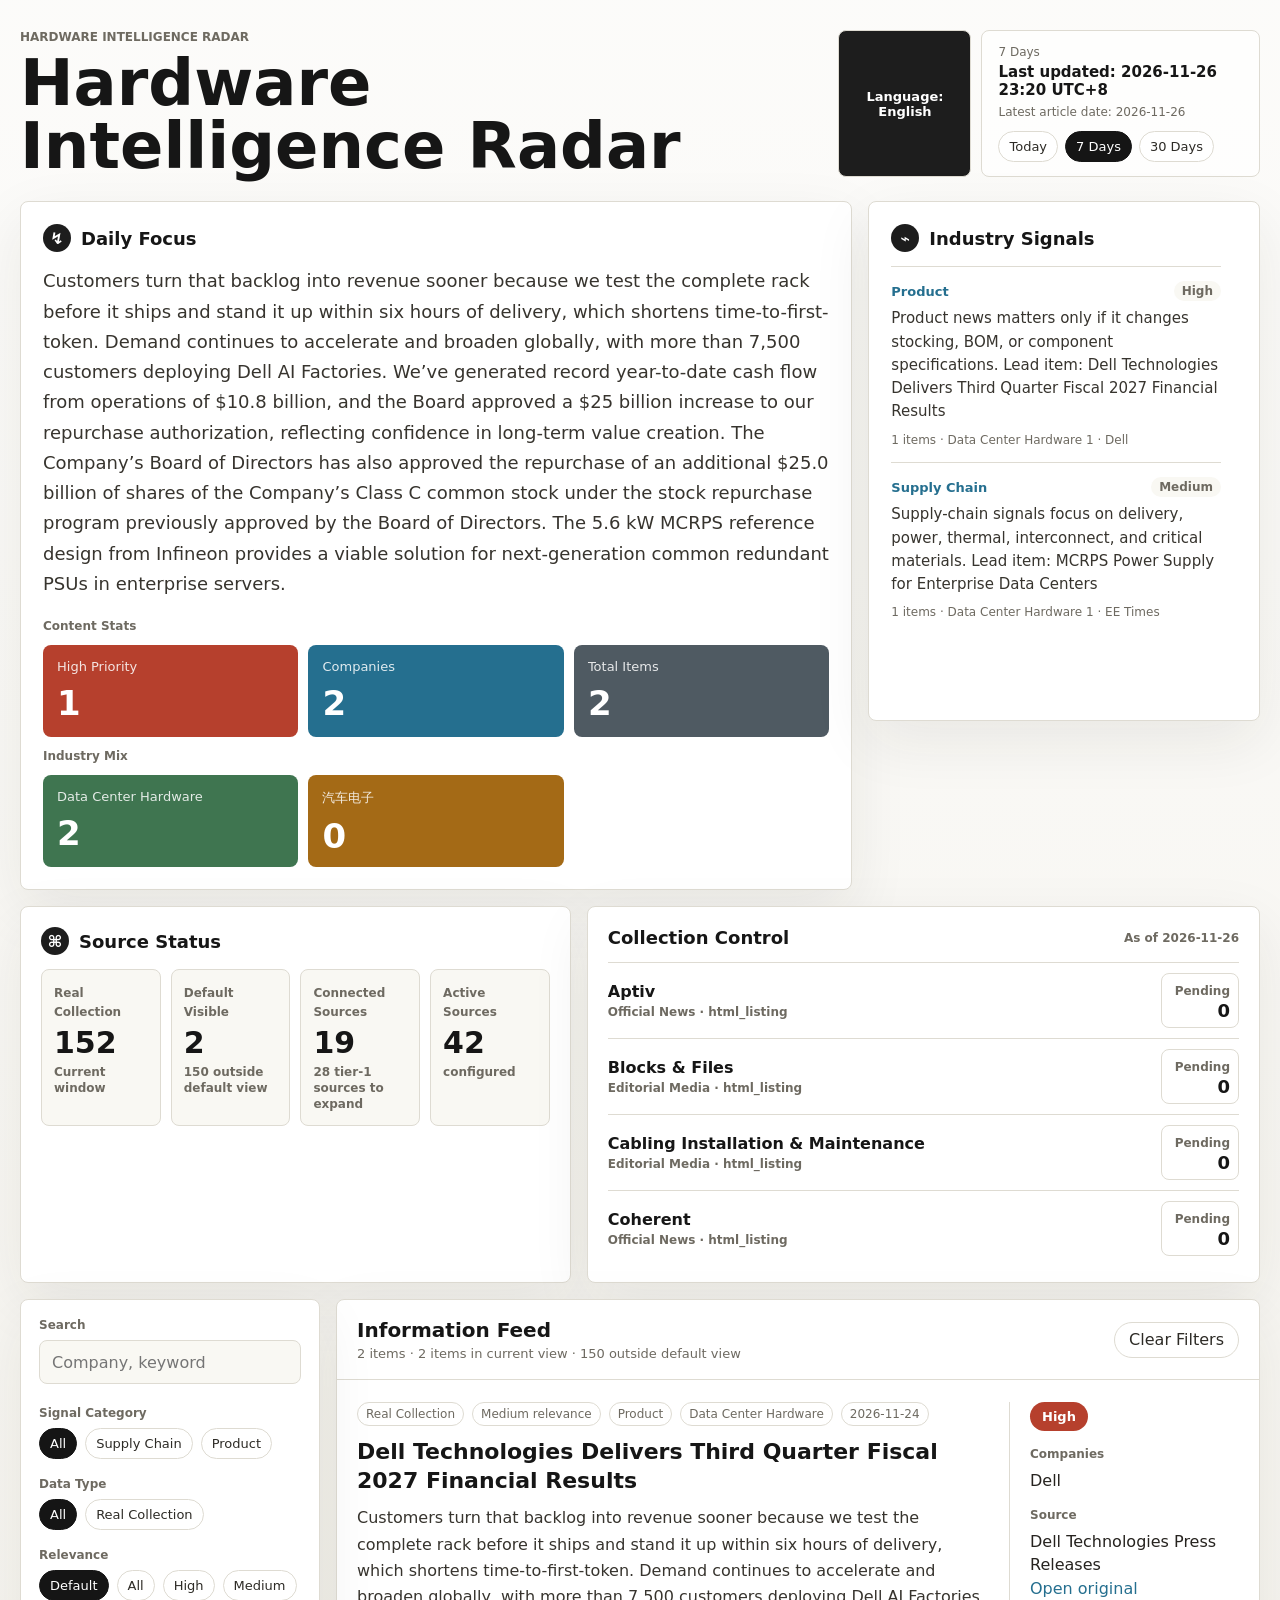
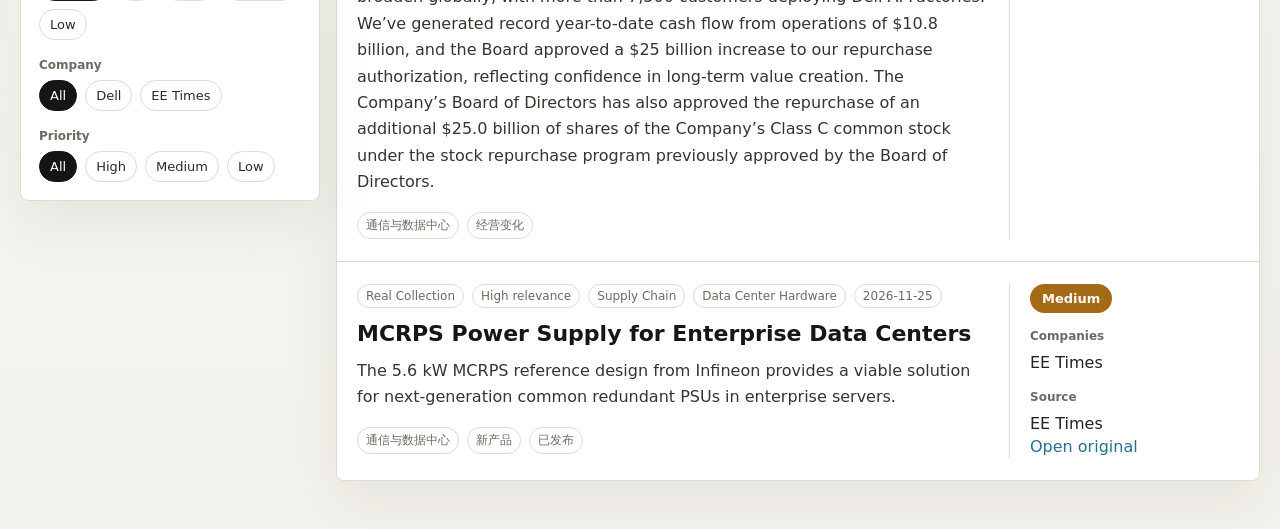
==== index.html @ f457de23 "Update reviewed news data" ====
<!doctype html>
<html lang="en">
  <head>
    <meta charset="UTF-8" />
    <meta name="viewport" content="width=device-width, initial-scale=1.0" />
    <title>Hardware Intelligence Radar</title>
    <link rel="stylesheet" href="./styles.css?v=20261126-1042" />
  </head>
  <body>
    <main class="shell">
      <header class="topbar">
        <div>
          <p class="eyebrow" data-i18n="eyebrow">Hardware Intelligence Radar</p>
          <h1 data-i18n="title">Hardware Intelligence Radar</h1>
        </div>
        <div class="topbar-actions">
          <button id="language-toggle" class="language-toggle" type="button" aria-label="Switch language">
            <span data-i18n="languageButton">中文</span>
          </button>
          <div class="date-card">
            <span id="date-label">Today</span>
            <strong id="date-value">2026.06.15</strong>
            <div id="range-filters" class="range-list"></div>
          </div>
        </div>
      </header>

      <section class="overview" aria-label="Daily summary">
        <div class="summary-panel">
          <div class="section-heading">
            <span class="icon">↯</span>
            <h2 data-i18n="dailyFocus">Daily Focus</h2>
          </div>
          <p id="daily-summary"></p>
          <div class="summary-grid" id="summary-grid"></div>
        </div>
        <aside class="signal-panel">
          <div class="section-heading">
            <span class="icon">⌁</span>
            <h2 data-i18n="industrySignals">Industry Signals</h2>
          </div>
          <div id="signals"></div>
        </aside>
      </section>

      <section class="source-status" aria-label="Source status">
        <div class="status-panel">
          <div class="section-heading">
            <span class="icon">⌘</span>
            <h2 data-i18n="sourceStatus">Source Status</h2>
          </div>
          <div id="source-metrics" class="status-metrics"></div>
        </div>
        <div class="status-panel">
          <div class="status-head">
            <h2 data-i18n="collectionControl">Collection Control</h2>
            <span id="last-generated"></span>
          </div>
          <div id="source-list" class="source-list"></div>
        </div>
      </section>

      <section class="workspace" aria-label="Information feed">
        <aside class="filters">
          <label class="search">
            <span data-i18n="search">Search</span>
            <input id="search-input" type="search" placeholder="Company, keyword" />
          </label>

          <div class="filter-group">
            <p data-i18n="signalCategory">Signal Category</p>
            <div id="signal-category-filters" class="chip-list"></div>
          </div>

          <div class="filter-group">
            <p data-i18n="dataType">Data Type</p>
            <div id="data-type-filters" class="chip-list"></div>
          </div>

          <div class="filter-group">
            <p data-i18n="relevance">Relevance</p>
            <div id="relevance-filters" class="chip-list"></div>
          </div>

          <div class="filter-group">
            <p data-i18n="company">Company</p>
            <div id="company-filters" class="chip-list"></div>
          </div>

          <div class="filter-group">
            <p data-i18n="importance">Priority</p>
            <div id="importance-filters" class="chip-list"></div>
          </div>
        </aside>

        <section class="feed">
          <div class="feed-toolbar">
            <div>
              <h2 data-i18n="feed">Information Feed</h2>
              <p id="result-count"></p>
            </div>
            <button id="reset-button" type="button" data-i18n="reset">Clear Filters</button>
          </div>
          <div id="article-list" class="article-list"></div>
        </section>
      </section>
    </main>

    <script src="./taxonomy.js?v=20261126-1042"></script>
    <script src="./sources.js?v=20261126-1042"></script>
    <script src="./articles.js?v=20261126-1042"></script>
    <script src="./real-data.js?v=20261126-1042"></script>
    <script src="./data.js?v=20261126-1042"></script>
    <script src="./app.js?v=20261126-1042"></script>
  </body>
</html>
---- styles.css ----
:root {
  --bg: #f4f2ec;
  --panel: #ffffff;
  --panel-soft: #f9f8f3;
  --ink: #161616;
  --muted: #6e6a61;
  --line: #dedbd2;
  --red: #b6402d;
  --blue: #256f8f;
  --green: #3f7550;
  --yellow: #a46a16;
  --shadow: 0 20px 60px rgba(37, 34, 25, 0.08);
}

* {
  box-sizing: border-box;
}

body {
  margin: 0;
  color: var(--ink);
  background:
    linear-gradient(180deg, rgba(255, 255, 255, 0.72), rgba(244, 242, 236, 0.92)),
    var(--bg);
  font-family: Inter, ui-sans-serif, system-ui, -apple-system, BlinkMacSystemFont, "Segoe UI", sans-serif;
}

button,
input {
  font: inherit;
}

.shell {
  width: min(1440px, calc(100% - 40px));
  margin: 0 auto;
  padding: 30px 0 48px;
}

.topbar {
  display: flex;
  align-items: center;
  justify-content: space-between;
  gap: 20px;
  margin-bottom: 24px;
}

.topbar-actions {
  display: flex;
  align-items: stretch;
  gap: 10px;
}

.language-toggle {
  min-width: 86px;
  border: 1px solid var(--line);
  border-radius: 8px;
  padding: 0 16px;
  background: #1d1d1d;
  color: #fff;
  cursor: pointer;
  font-size: 13px;
  font-weight: 800;
}

.language-toggle:hover {
  background: #33312d;
}

.eyebrow {
  margin: 0 0 8px;
  color: var(--muted);
  font-size: 12px;
  font-weight: 750;
  letter-spacing: 0;
  text-transform: uppercase;
}

h1,
h2,
h3,
p {
  margin-top: 0;
}

h1 {
  margin-bottom: 0;
  font-size: clamp(34px, 5vw, 64px);
  line-height: 0.98;
  letter-spacing: 0;
}

.date-card {
  min-width: 260px;
  border: 1px solid var(--line);
  border-radius: 8px;
  padding: 14px 16px;
  background: rgba(255, 255, 255, 0.7);
}

.date-card > span {
  display: block;
  color: var(--muted);
  font-size: 12px;
  margin-bottom: 4px;
}

.date-card strong {
  display: block;
  margin-bottom: 6px;
  font-size: 15px;
}

.date-card .date-subvalue {
  margin-bottom: 12px;
}

.range-list {
  display: flex;
  flex-wrap: wrap;
  gap: 7px;
}

.overview {
  display: grid;
  grid-template-columns: minmax(0, 1.7fr) minmax(320px, 0.8fr);
  gap: 16px;
  align-items: stretch;
  margin-bottom: 16px;
}

.summary-panel,
.signal-panel,
.filters,
.feed {
  border: 1px solid var(--line);
  border-radius: 8px;
  background: var(--panel);
  box-shadow: var(--shadow);
}

.summary-panel,
.signal-panel {
  padding: 22px;
}

.signal-panel {
  display: flex;
  height: 520px;
  min-height: 0;
  flex-direction: column;
  overflow: hidden;
}

#signals {
  flex: 1;
  min-height: 0;
  overflow-y: auto;
  padding-right: 8px;
  scrollbar-gutter: stable;
}

#signals::-webkit-scrollbar {
  width: 8px;
}

#signals::-webkit-scrollbar-track {
  background: transparent;
}

#signals::-webkit-scrollbar-thumb {
  border-radius: 999px;
  background: #d0cbc0;
}

.section-heading {
  display: flex;
  align-items: center;
  gap: 10px;
  margin-bottom: 14px;
}

.section-heading h2 {
  margin: 0;
  font-size: 18px;
}

.icon {
  display: inline-grid;
  width: 28px;
  height: 28px;
  place-items: center;
  border-radius: 50%;
  background: #1d1d1d;
  color: white;
  font-weight: 800;
}

.summary-panel > p {
  max-width: 920px;
  color: #37342e;
  font-size: 18px;
  line-height: 1.68;
}

.summary-grid {
  display: grid;
  gap: 12px;
  margin-top: 20px;
}

.metric-row-label {
  color: var(--muted);
  font-size: 12px;
  font-weight: 800;
}

.metric-row {
  display: grid;
  grid-template-columns: repeat(3, minmax(0, 1fr));
  gap: 10px;
}

.metric {
  min-height: 92px;
  border-radius: 8px;
  padding: 14px;
  color: white;
}

.metric span {
  display: block;
  font-size: 13px;
  opacity: 0.86;
}

.metric strong {
  display: block;
  margin-top: 12px;
  font-size: 34px;
  line-height: 1;
}

.metric.red {
  background: var(--red);
}

.metric.blue {
  background: var(--blue);
}

.metric.green {
  background: var(--green);
}

.metric.yellow {
  background: var(--yellow);
}

.metric.slate {
  background: #4f5a62;
}

.metric.purple {
  background: #6c5a7c;
}

.source-status {
  display: grid;
  grid-template-columns: minmax(0, 0.9fr) minmax(420px, 1.1fr);
  gap: 16px;
  margin-bottom: 16px;
}

.status-panel {
  border: 1px solid var(--line);
  border-radius: 8px;
  background: var(--panel);
  box-shadow: var(--shadow);
  padding: 20px;
}

.status-metrics {
  display: grid;
  grid-template-columns: repeat(4, minmax(0, 1fr));
  gap: 10px;
}

.status-metric {
  min-height: 96px;
  border: 1px solid var(--line);
  border-radius: 8px;
  background: var(--panel-soft);
  padding: 12px;
}

.status-metric span,
.status-metric small,
.source-row span,
.command-box span,
.status-head span {
  color: var(--muted);
  font-size: 12px;
  font-weight: 750;
}

.status-metric strong {
  display: block;
  margin: 8px 0 6px;
  font-size: 30px;
  line-height: 1;
}

.status-metric small {
  display: block;
  line-height: 1.35;
}

.status-head {
  display: flex;
  align-items: center;
  justify-content: space-between;
  gap: 16px;
  margin-bottom: 14px;
}

.status-head h2 {
  margin: 0;
  font-size: 18px;
}

.source-list {
  display: grid;
  max-height: 300px;
  overflow-y: auto;
  border-top: 1px solid var(--line);
}

.source-row {
  display: grid;
  grid-template-columns: minmax(0, 1fr) 78px;
  gap: 12px;
  align-items: center;
  border-bottom: 1px solid var(--line);
  padding: 10px 0;
}

.source-row strong {
  display: block;
  overflow: hidden;
  text-overflow: ellipsis;
  white-space: nowrap;
}

.source-row span {
  display: block;
  margin-top: 4px;
}

.source-count {
  border: 1px solid var(--line);
  border-radius: 8px;
  padding: 6px 8px;
  text-align: right;
}

.source-count.connected {
  border-color: rgba(63, 117, 80, 0.28);
  background: rgba(63, 117, 80, 0.08);
}

.source-count strong {
  margin-top: 2px;
  color: var(--ink);
  font-size: 18px;
}

.command-box {
  display: grid;
  gap: 8px;
  margin-top: 14px;
  border: 1px solid var(--line);
  border-radius: 8px;
  background: #151515;
  padding: 12px;
}

.command-box span {
  color: #cfcac0;
}

.command-box code {
  display: block;
  overflow-x: auto;
  color: #fff;
  font-size: 12px;
  line-height: 1.45;
  white-space: nowrap;
}

.signal {
  border-top: 1px solid var(--line);
  padding: 14px 0;
}

.signal:last-child {
  padding-bottom: 0;
}

.signal-head {
  display: flex;
  align-items: center;
  justify-content: space-between;
  gap: 12px;
}

.signal strong {
  font-size: 13px;
  color: var(--blue);
}

.signal-head span {
  border-radius: 999px;
  background: var(--panel-soft);
  color: var(--muted);
  padding: 3px 8px;
  font-size: 12px;
  font-weight: 800;
}

.signal p {
  margin: 6px 0 0;
  color: #37342e;
  font-size: 15px;
  line-height: 1.55;
}

.signal small {
  display: block;
  margin-top: 8px;
  color: var(--muted);
  font-size: 12px;
  line-height: 1.4;
}

.workspace {
  display: grid;
  grid-template-columns: 300px minmax(0, 1fr);
  gap: 16px;
  align-items: start;
}

.filters {
  position: sticky;
  top: 16px;
  padding: 18px;
}

.search {
  display: block;
  margin-bottom: 22px;
}

.search span,
.filter-group p,
.article-side small {
  display: block;
  margin-bottom: 8px;
  color: var(--muted);
  font-size: 12px;
  font-weight: 750;
}

.search input {
  width: 100%;
  height: 44px;
  border: 1px solid var(--line);
  border-radius: 8px;
  padding: 0 12px;
  outline: none;
  background: var(--panel-soft);
}

.search input:focus {
  border-color: var(--blue);
}

.filter-group {
  margin-top: 18px;
}

.chip-list {
  display: flex;
  flex-wrap: wrap;
  gap: 8px;
}

.chip,
#reset-button {
  border: 1px solid var(--line);
  border-radius: 999px;
  background: #fff;
  color: #2d2b26;
  cursor: pointer;
}

.chip {
  padding: 7px 10px;
  font-size: 13px;
}

.chip.active {
  border-color: #151515;
  background: #151515;
  color: #fff;
}

.feed {
  min-width: 0;
  overflow: hidden;
}

.feed-toolbar {
  display: flex;
  align-items: center;
  justify-content: space-between;
  gap: 16px;
  border-bottom: 1px solid var(--line);
  padding: 18px 20px;
}

.feed-toolbar h2 {
  margin-bottom: 4px;
  font-size: 20px;
}

.feed-toolbar p {
  margin-bottom: 0;
  color: var(--muted);
  font-size: 13px;
}

#reset-button {
  height: 36px;
  padding: 0 14px;
  white-space: nowrap;
}

.article-list {
  display: grid;
}

.article-card {
  display: grid;
  grid-template-columns: minmax(0, 1fr) 230px;
  gap: 20px;
  border-bottom: 1px solid var(--line);
  padding: 22px 20px;
  background: #fff;
}

.article-card:last-child {
  border-bottom: 0;
}

.article-meta {
  display: flex;
  flex-wrap: wrap;
  gap: 8px;
  margin-bottom: 12px;
}

.article-meta span,
.tag-row span {
  border: 1px solid var(--line);
  border-radius: 999px;
  padding: 4px 8px;
  color: var(--muted);
  font-size: 12px;
}

.article-card h3 {
  margin-bottom: 10px;
  font-size: 22px;
  line-height: 1.3;
  letter-spacing: 0;
}

.article-main > p {
  color: #37342e;
  line-height: 1.65;
}

.why {
  border-left: 3px solid var(--blue);
  margin: 16px 0;
  padding-left: 12px;
}

.why span {
  color: var(--blue);
  font-size: 12px;
  font-weight: 800;
}

.why p {
  margin: 5px 0 0;
  color: #2d2b26;
  line-height: 1.6;
}

.tag-row {
  display: flex;
  flex-wrap: wrap;
  gap: 8px;
}

.article-side {
  display: grid;
  align-content: start;
  gap: 16px;
  border-left: 1px solid var(--line);
  padding-left: 20px;
}

.article-side p {
  margin-bottom: 0;
  color: #26231f;
  line-height: 1.45;
}

.article-side a {
  color: var(--blue);
  text-decoration: none;
}

.article-side a:hover {
  text-decoration: underline;
}

.importance {
  width: fit-content;
  border-radius: 999px;
  padding: 7px 12px;
  color: white;
  font-size: 13px;
  font-weight: 800;
}

.importance-高 {
  background: var(--red);
}

.importance-中 {
  background: var(--yellow);
}

.importance-低 {
  background: var(--green);
}

.empty {
  padding: 40px 20px;
  color: var(--muted);
}

.empty.compact {
  padding: 16px 0 0;
}

@media (max-width: 980px) {
  .overview,
  .source-status,
  .workspace,
  .article-card {
    grid-template-columns: 1fr;
  }

  .status-metrics {
    grid-template-columns: repeat(2, minmax(0, 1fr));
  }

  .signal-panel {
    height: auto;
    max-height: none;
  }

  #signals {
    max-height: none;
    overflow: visible;
    padding-right: 0;
  }

  .filters {
    position: static;
  }

  .metric-row {
    grid-template-columns: repeat(2, minmax(0, 1fr));
  }

  .article-side {
    border-left: 0;
    border-top: 1px solid var(--line);
    padding-left: 0;
    padding-top: 16px;
  }
}

@media (max-width: 640px) {
  .shell {
    width: min(100% - 24px, 1440px);
    padding-top: 20px;
  }

  .topbar,
  .feed-toolbar {
    align-items: stretch;
    flex-direction: column;
  }

  .topbar-actions {
    flex-direction: column;
  }

  .date-card {
    width: 100%;
  }

  .language-toggle {
    min-height: 44px;
  }

  .metric-row {
    grid-template-columns: 1fr;
  }

  .summary-panel,
  .signal-panel,
  .status-panel,
  .filters,
  .feed-toolbar,
  .article-card {
    padding: 16px;
  }

  .status-metrics {
    grid-template-columns: 1fr;
  }

  .article-card h3 {
    font-size: 19px;
  }
}
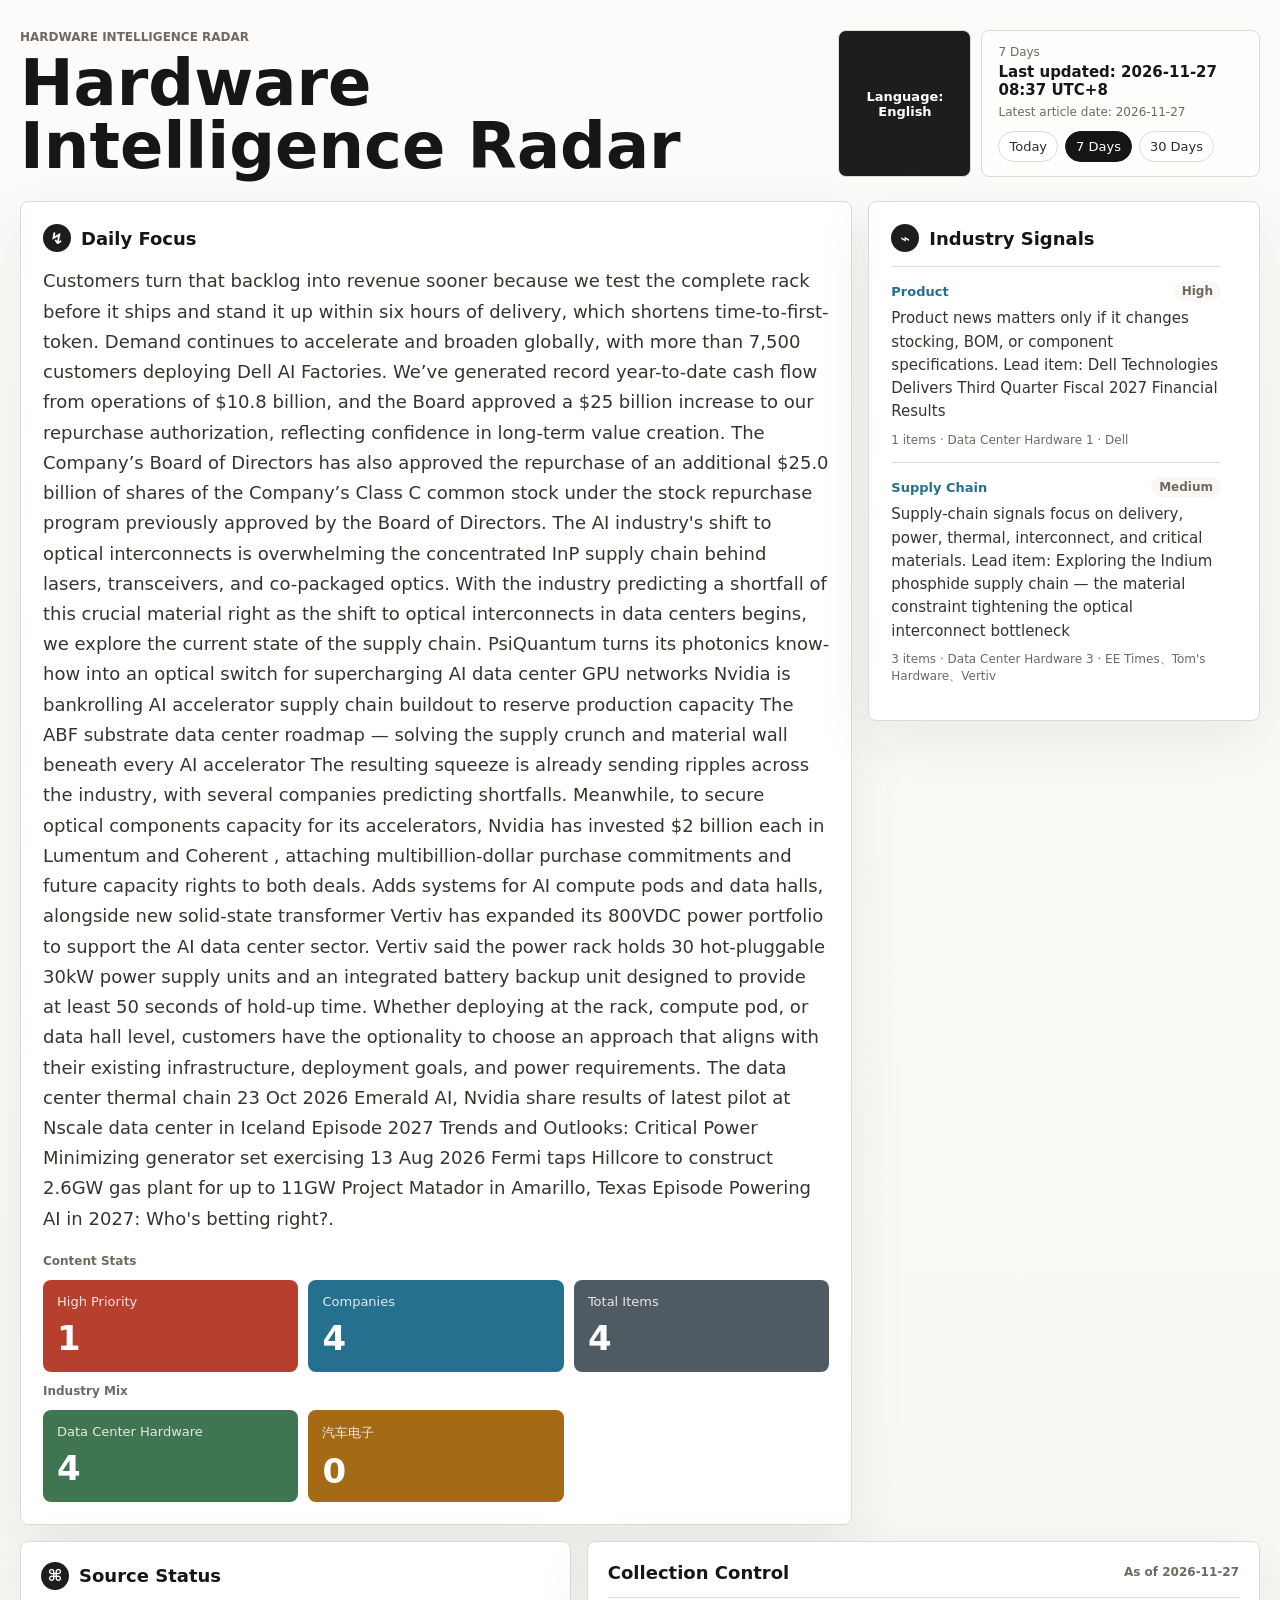
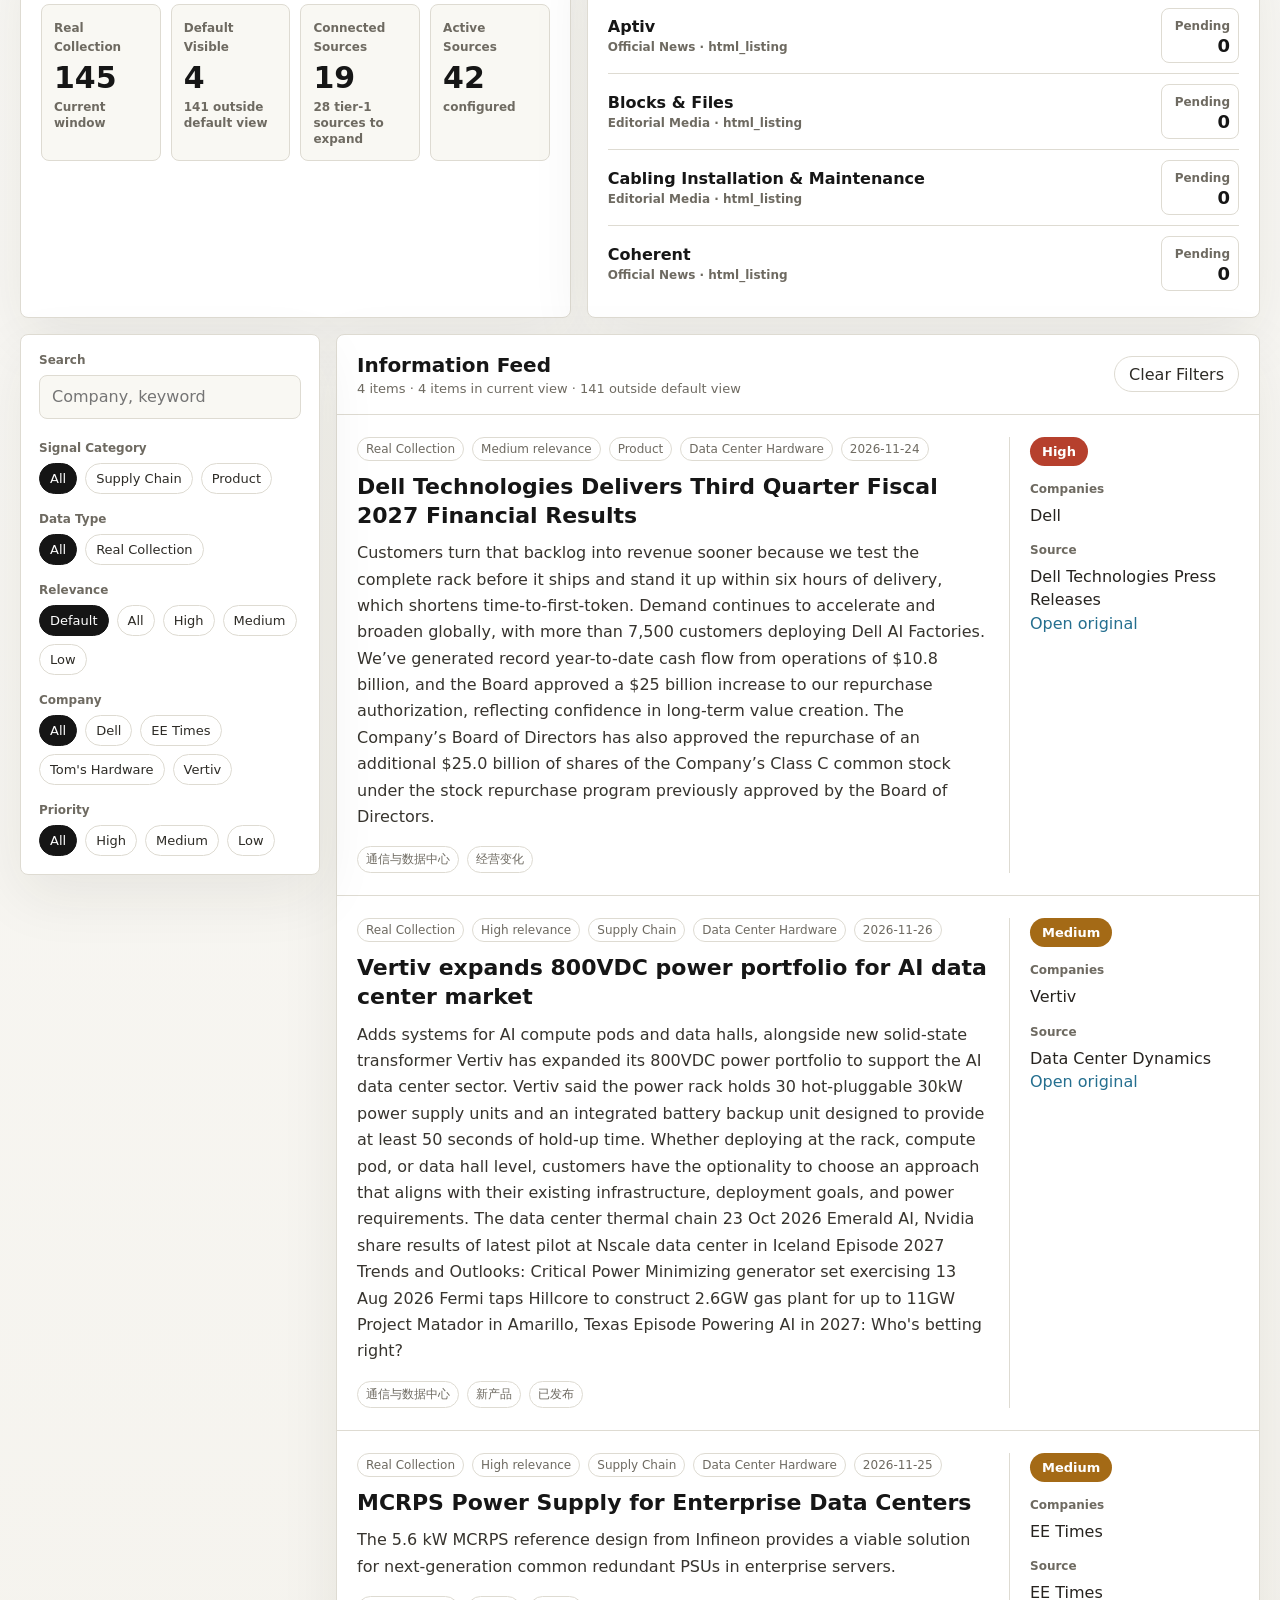
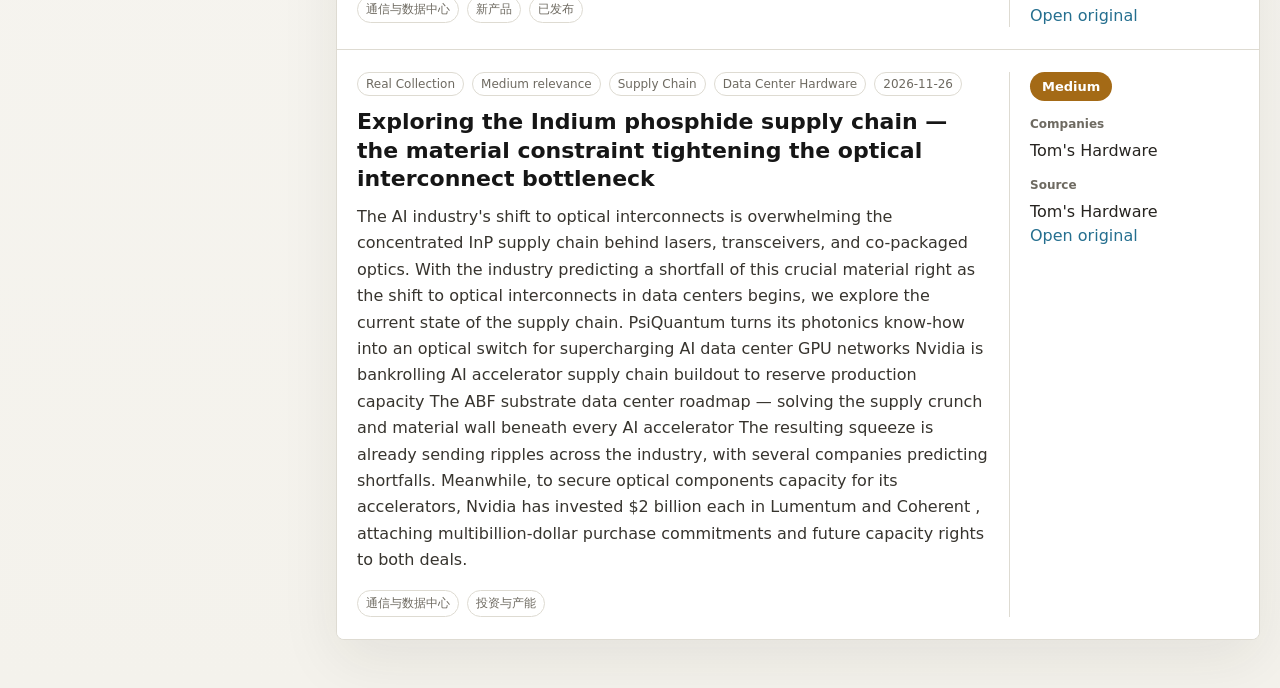
==== commit 04512c42: "Update reviewed news data" ====
--- a/index.html
+++ b/index.html
@@ -4,7 +4,7 @@
     <meta charset="UTF-8" />
     <meta name="viewport" content="width=device-width, initial-scale=1.0" />
     <title>Hardware Intelligence Radar</title>
-    <link rel="stylesheet" href="./styles.css?v=20261126-1042" />
+    <link rel="stylesheet" href="./styles.css?v=20261127-1043" />
   </head>
   <body>
     <main class="shell">
@@ -106,11 +106,11 @@
       </section>
     </main>
 
-    <script src="./taxonomy.js?v=20261126-1042"></script>
-    <script src="./sources.js?v=20261126-1042"></script>
-    <script src="./articles.js?v=20261126-1042"></script>
-    <script src="./real-data.js?v=20261126-1042"></script>
-    <script src="./data.js?v=20261126-1042"></script>
-    <script src="./app.js?v=20261126-1042"></script>
+    <script src="./taxonomy.js?v=20261127-1043"></script>
+    <script src="./sources.js?v=20261127-1043"></script>
+    <script src="./articles.js?v=20261127-1043"></script>
+    <script src="./real-data.js?v=20261127-1043"></script>
+    <script src="./data.js?v=20261127-1043"></script>
+    <script src="./app.js?v=20261127-1043"></script>
   </body>
 </html>
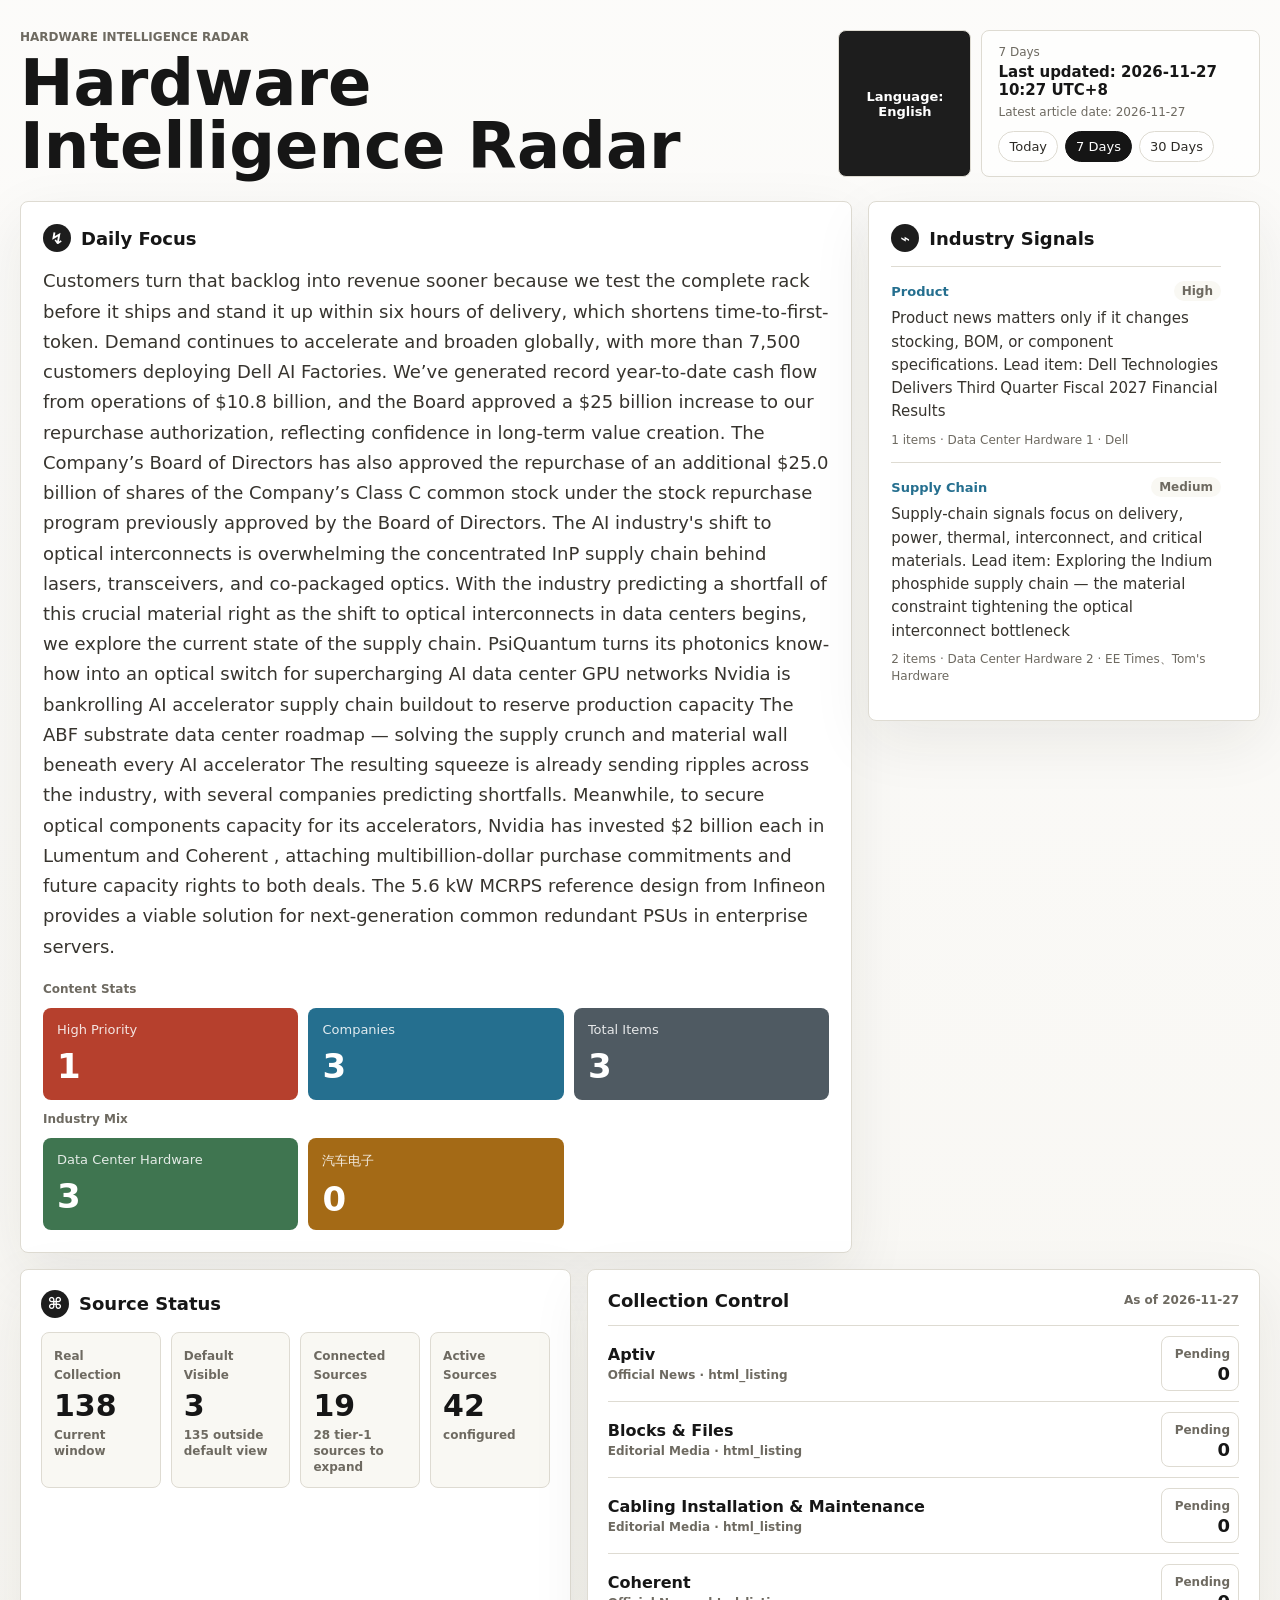
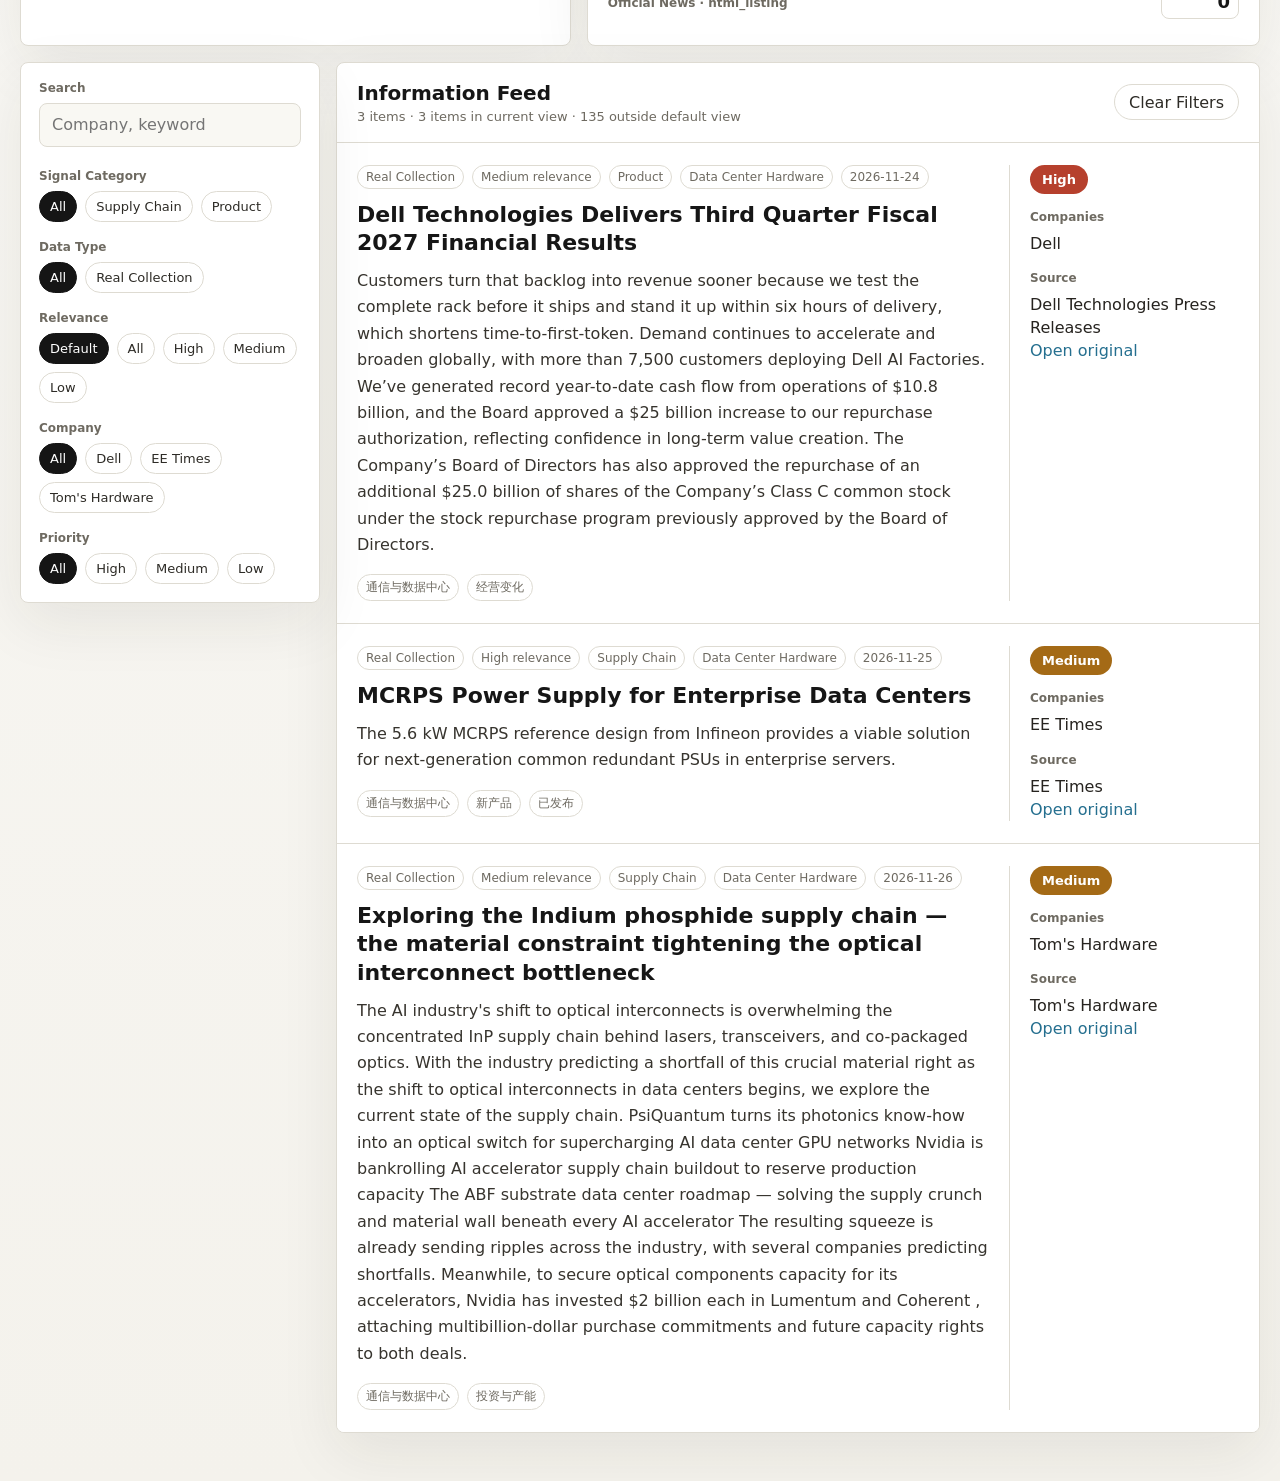
==== commit b5ea0f79: "Update reviewed news data" ====
--- a/index.html
+++ b/index.html
@@ -4,7 +4,7 @@
     <meta charset="UTF-8" />
     <meta name="viewport" content="width=device-width, initial-scale=1.0" />
     <title>Hardware Intelligence Radar</title>
-    <link rel="stylesheet" href="./styles.css?v=20261127-1043" />
+    <link rel="stylesheet" href="./styles.css?v=20261127-1044" />
   </head>
   <body>
     <main class="shell">
@@ -106,11 +106,11 @@
       </section>
     </main>
 
-    <script src="./taxonomy.js?v=20261127-1043"></script>
-    <script src="./sources.js?v=20261127-1043"></script>
-    <script src="./articles.js?v=20261127-1043"></script>
-    <script src="./real-data.js?v=20261127-1043"></script>
-    <script src="./data.js?v=20261127-1043"></script>
-    <script src="./app.js?v=20261127-1043"></script>
+    <script src="./taxonomy.js?v=20261127-1044"></script>
+    <script src="./sources.js?v=20261127-1044"></script>
+    <script src="./articles.js?v=20261127-1044"></script>
+    <script src="./real-data.js?v=20261127-1044"></script>
+    <script src="./data.js?v=20261127-1044"></script>
+    <script src="./app.js?v=20261127-1044"></script>
   </body>
 </html>
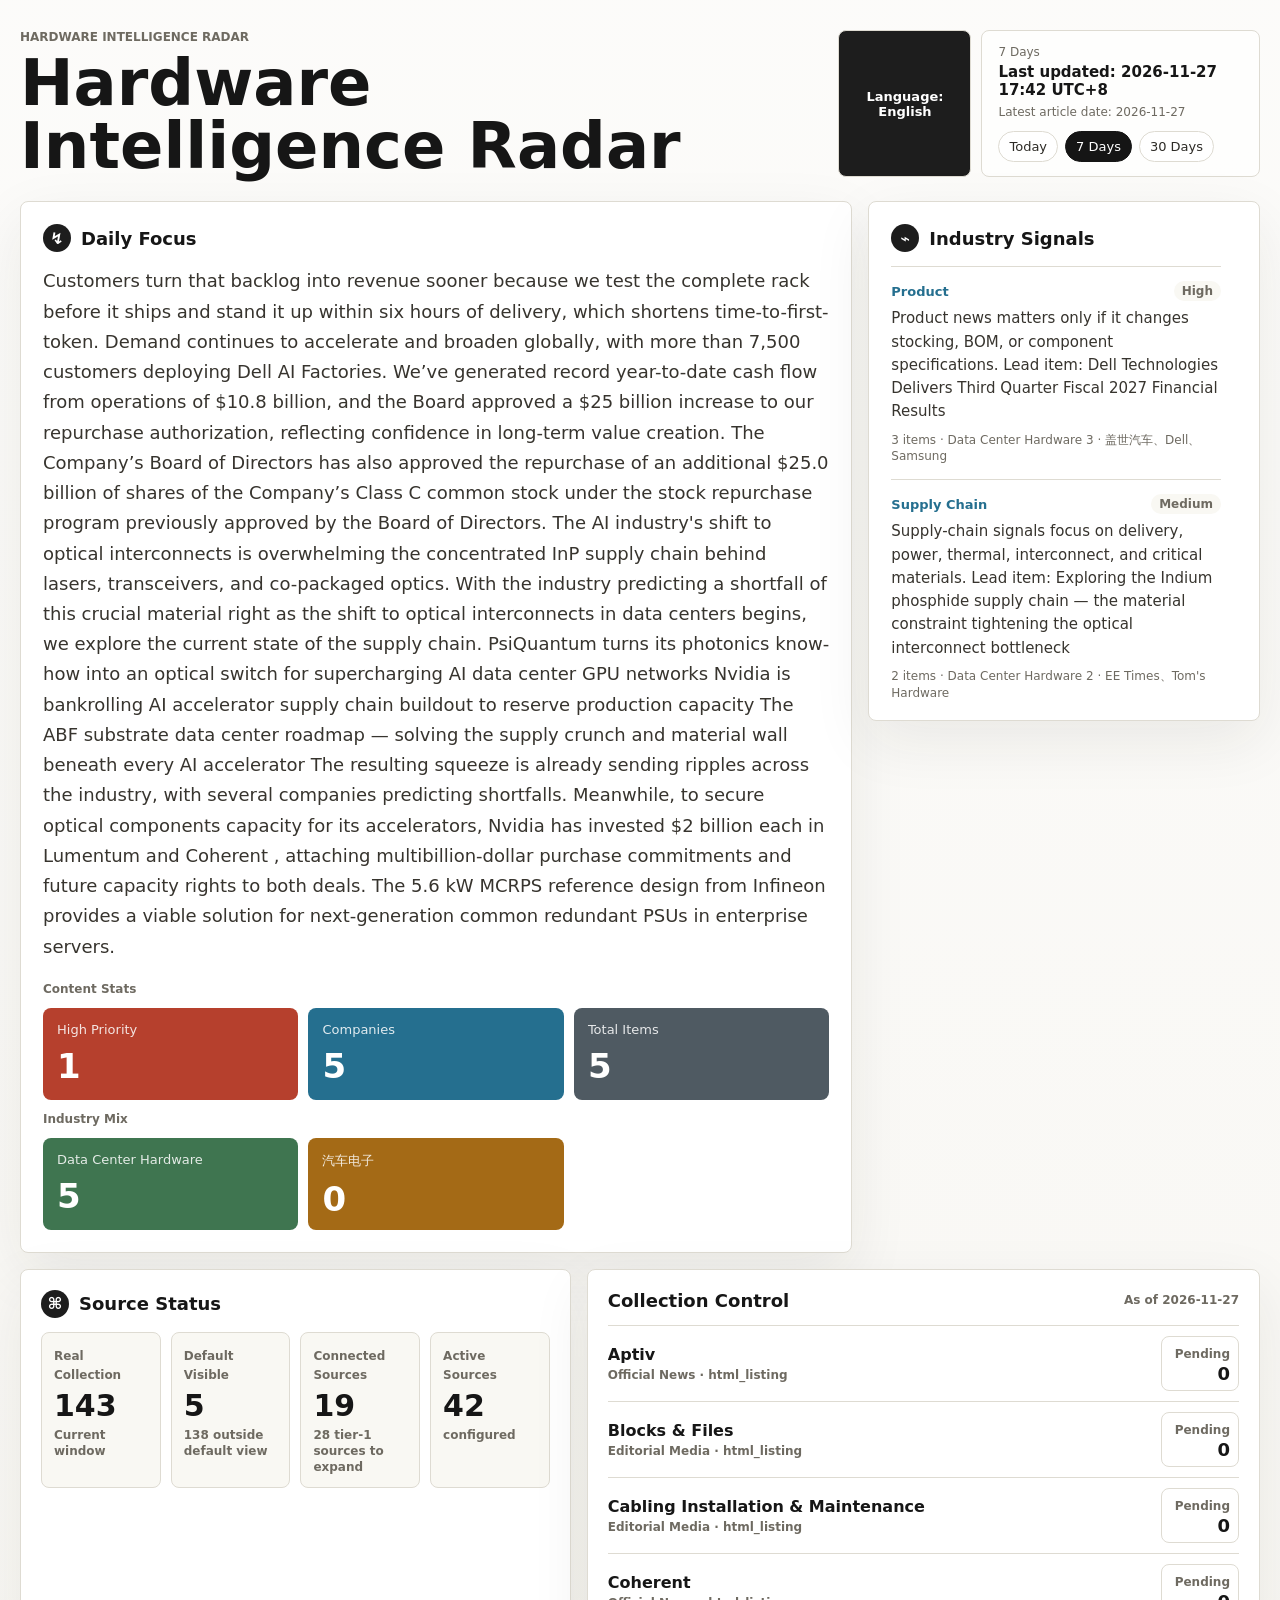
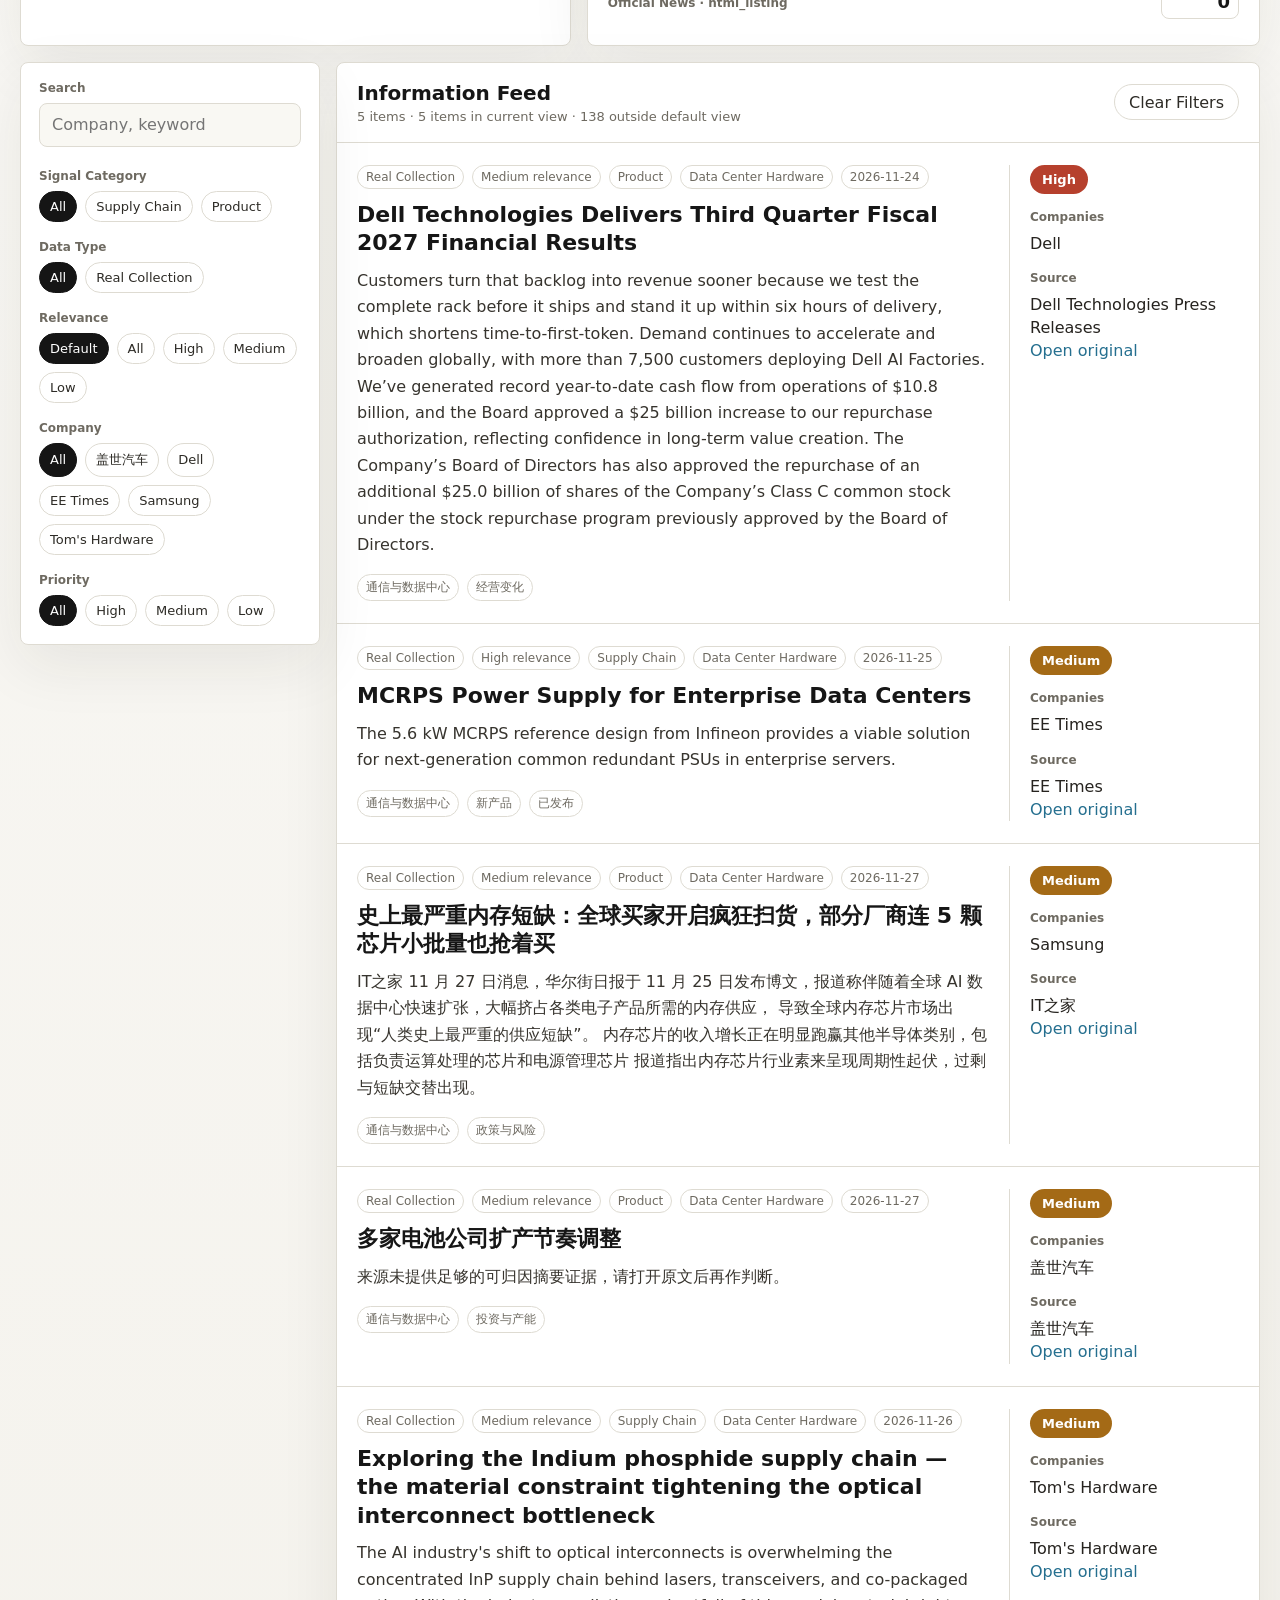
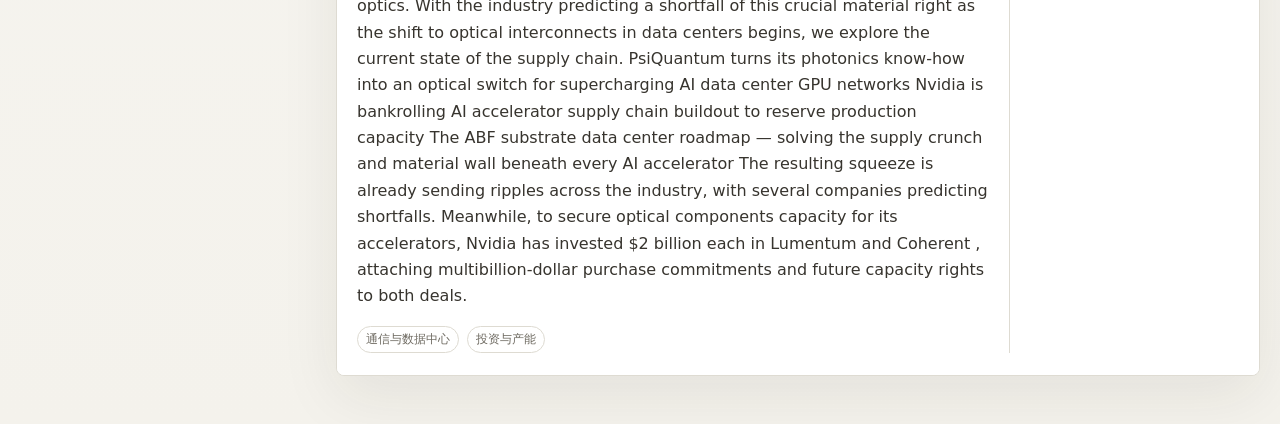
==== commit 4b6bb898: "Update reviewed news data" ====
--- a/index.html
+++ b/index.html
@@ -4,7 +4,7 @@
     <meta charset="UTF-8" />
     <meta name="viewport" content="width=device-width, initial-scale=1.0" />
     <title>Hardware Intelligence Radar</title>
-    <link rel="stylesheet" href="./styles.css?v=20261127-1044" />
+    <link rel="stylesheet" href="./styles.css?v=20261127-1045" />
   </head>
   <body>
     <main class="shell">
@@ -106,11 +106,11 @@
       </section>
     </main>
 
-    <script src="./taxonomy.js?v=20261127-1044"></script>
-    <script src="./sources.js?v=20261127-1044"></script>
-    <script src="./articles.js?v=20261127-1044"></script>
-    <script src="./real-data.js?v=20261127-1044"></script>
-    <script src="./data.js?v=20261127-1044"></script>
-    <script src="./app.js?v=20261127-1044"></script>
+    <script src="./taxonomy.js?v=20261127-1045"></script>
+    <script src="./sources.js?v=20261127-1045"></script>
+    <script src="./articles.js?v=20261127-1045"></script>
+    <script src="./real-data.js?v=20261127-1045"></script>
+    <script src="./data.js?v=20261127-1045"></script>
+    <script src="./app.js?v=20261127-1045"></script>
   </body>
 </html>
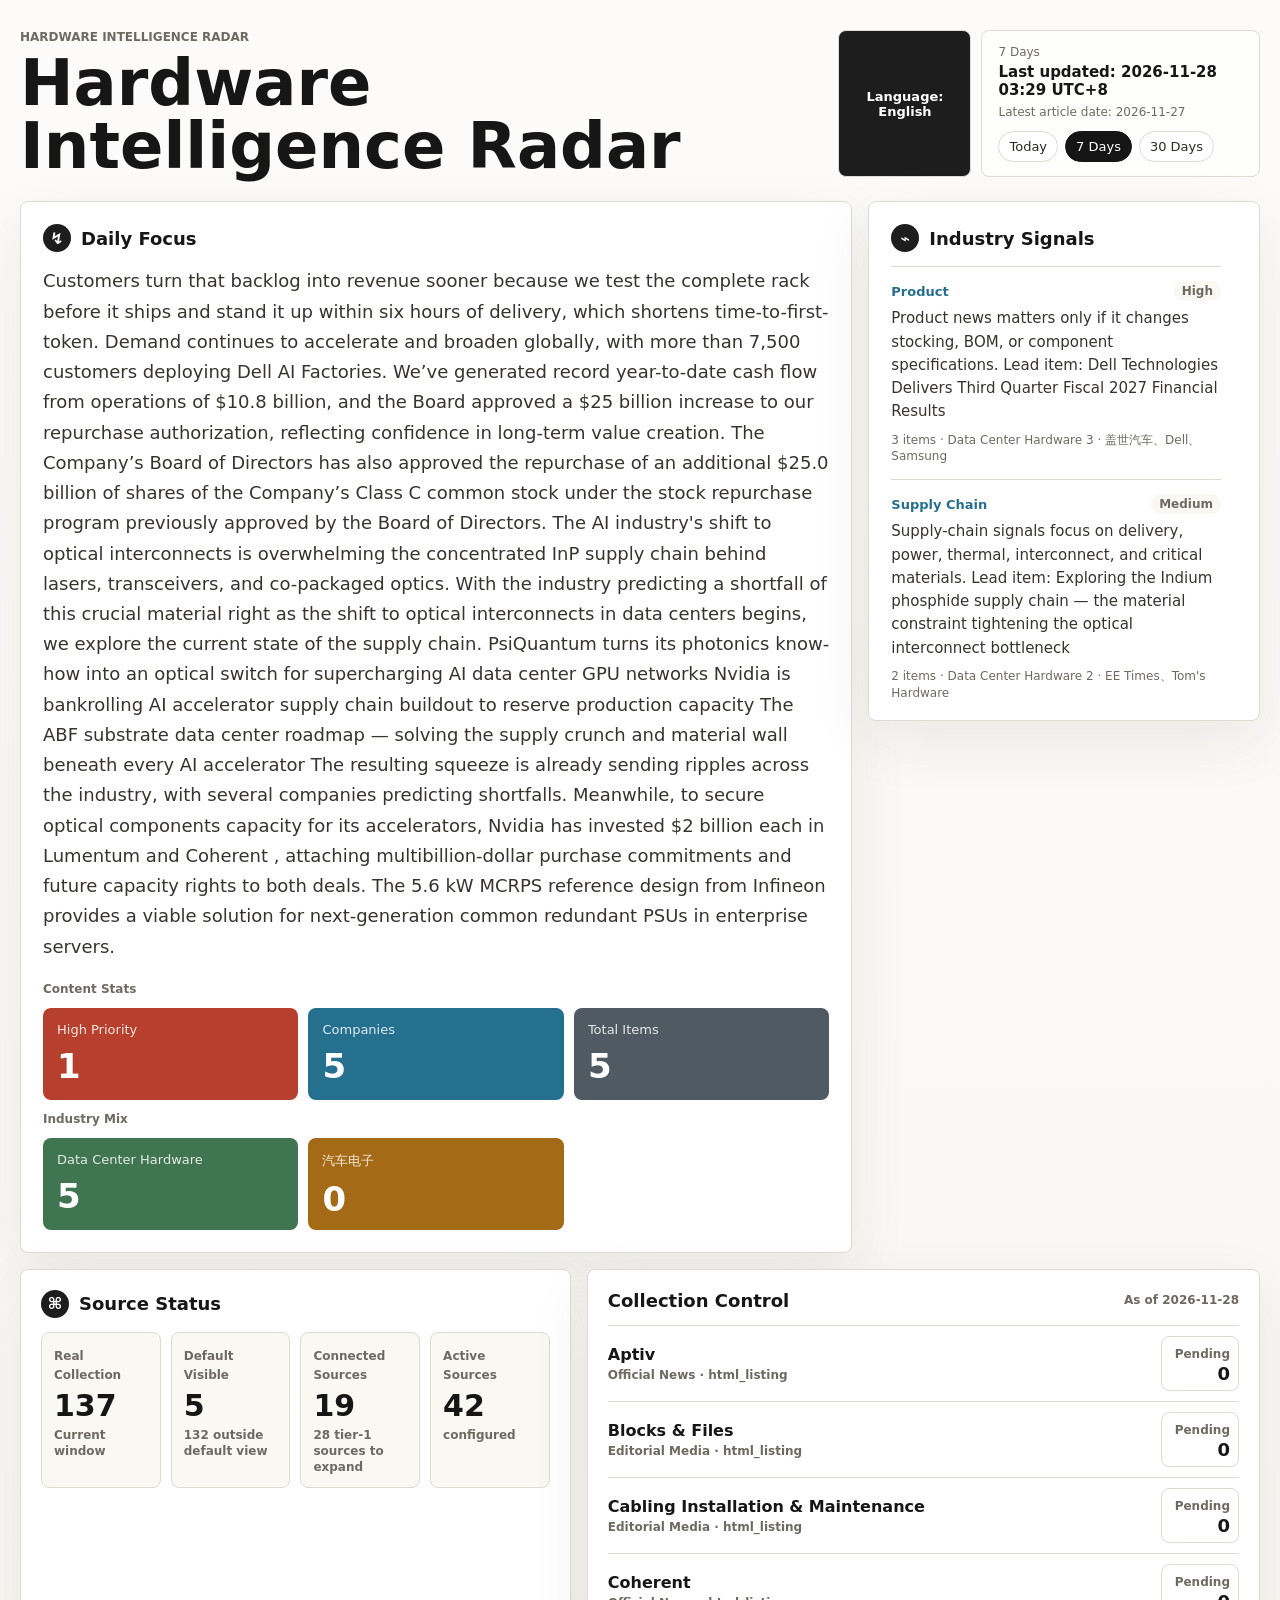
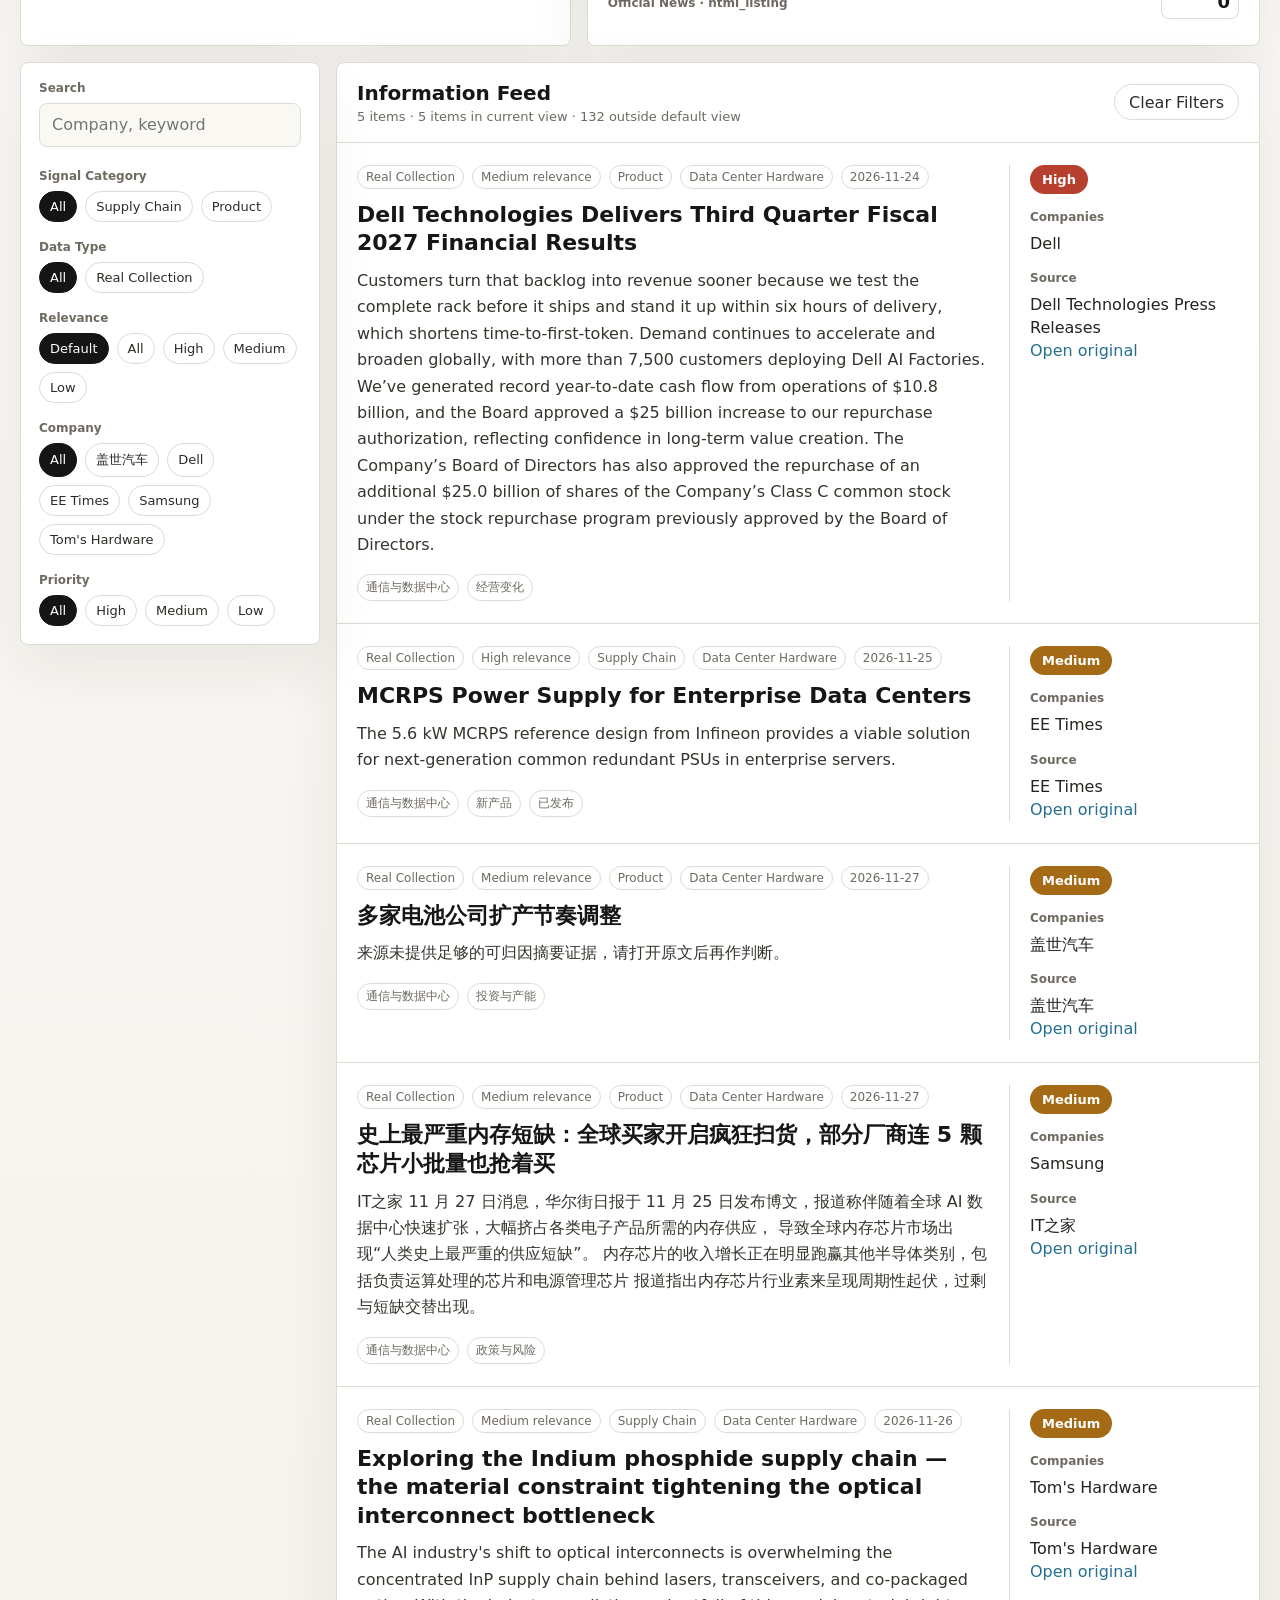
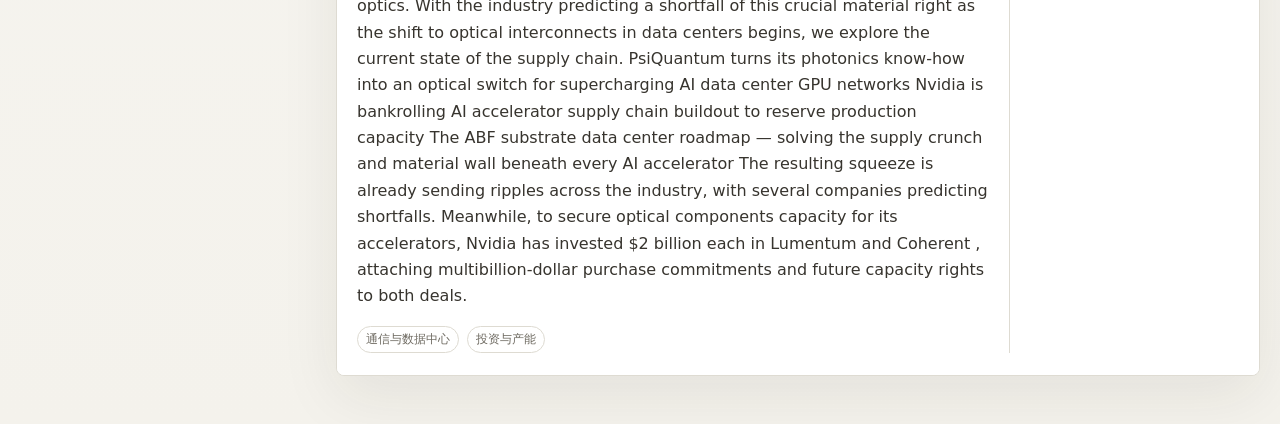
==== commit d883c31e: "Update reviewed news data" ====
--- a/index.html
+++ b/index.html
@@ -4,7 +4,7 @@
     <meta charset="UTF-8" />
     <meta name="viewport" content="width=device-width, initial-scale=1.0" />
     <title>Hardware Intelligence Radar</title>
-    <link rel="stylesheet" href="./styles.css?v=20261127-1045" />
+    <link rel="stylesheet" href="./styles.css?v=20261128-1046" />
   </head>
   <body>
     <main class="shell">
@@ -106,11 +106,11 @@
       </section>
     </main>
 
-    <script src="./taxonomy.js?v=20261127-1045"></script>
-    <script src="./sources.js?v=20261127-1045"></script>
-    <script src="./articles.js?v=20261127-1045"></script>
-    <script src="./real-data.js?v=20261127-1045"></script>
-    <script src="./data.js?v=20261127-1045"></script>
-    <script src="./app.js?v=20261127-1045"></script>
+    <script src="./taxonomy.js?v=20261128-1046"></script>
+    <script src="./sources.js?v=20261128-1046"></script>
+    <script src="./articles.js?v=20261128-1046"></script>
+    <script src="./real-data.js?v=20261128-1046"></script>
+    <script src="./data.js?v=20261128-1046"></script>
+    <script src="./app.js?v=20261128-1046"></script>
   </body>
 </html>
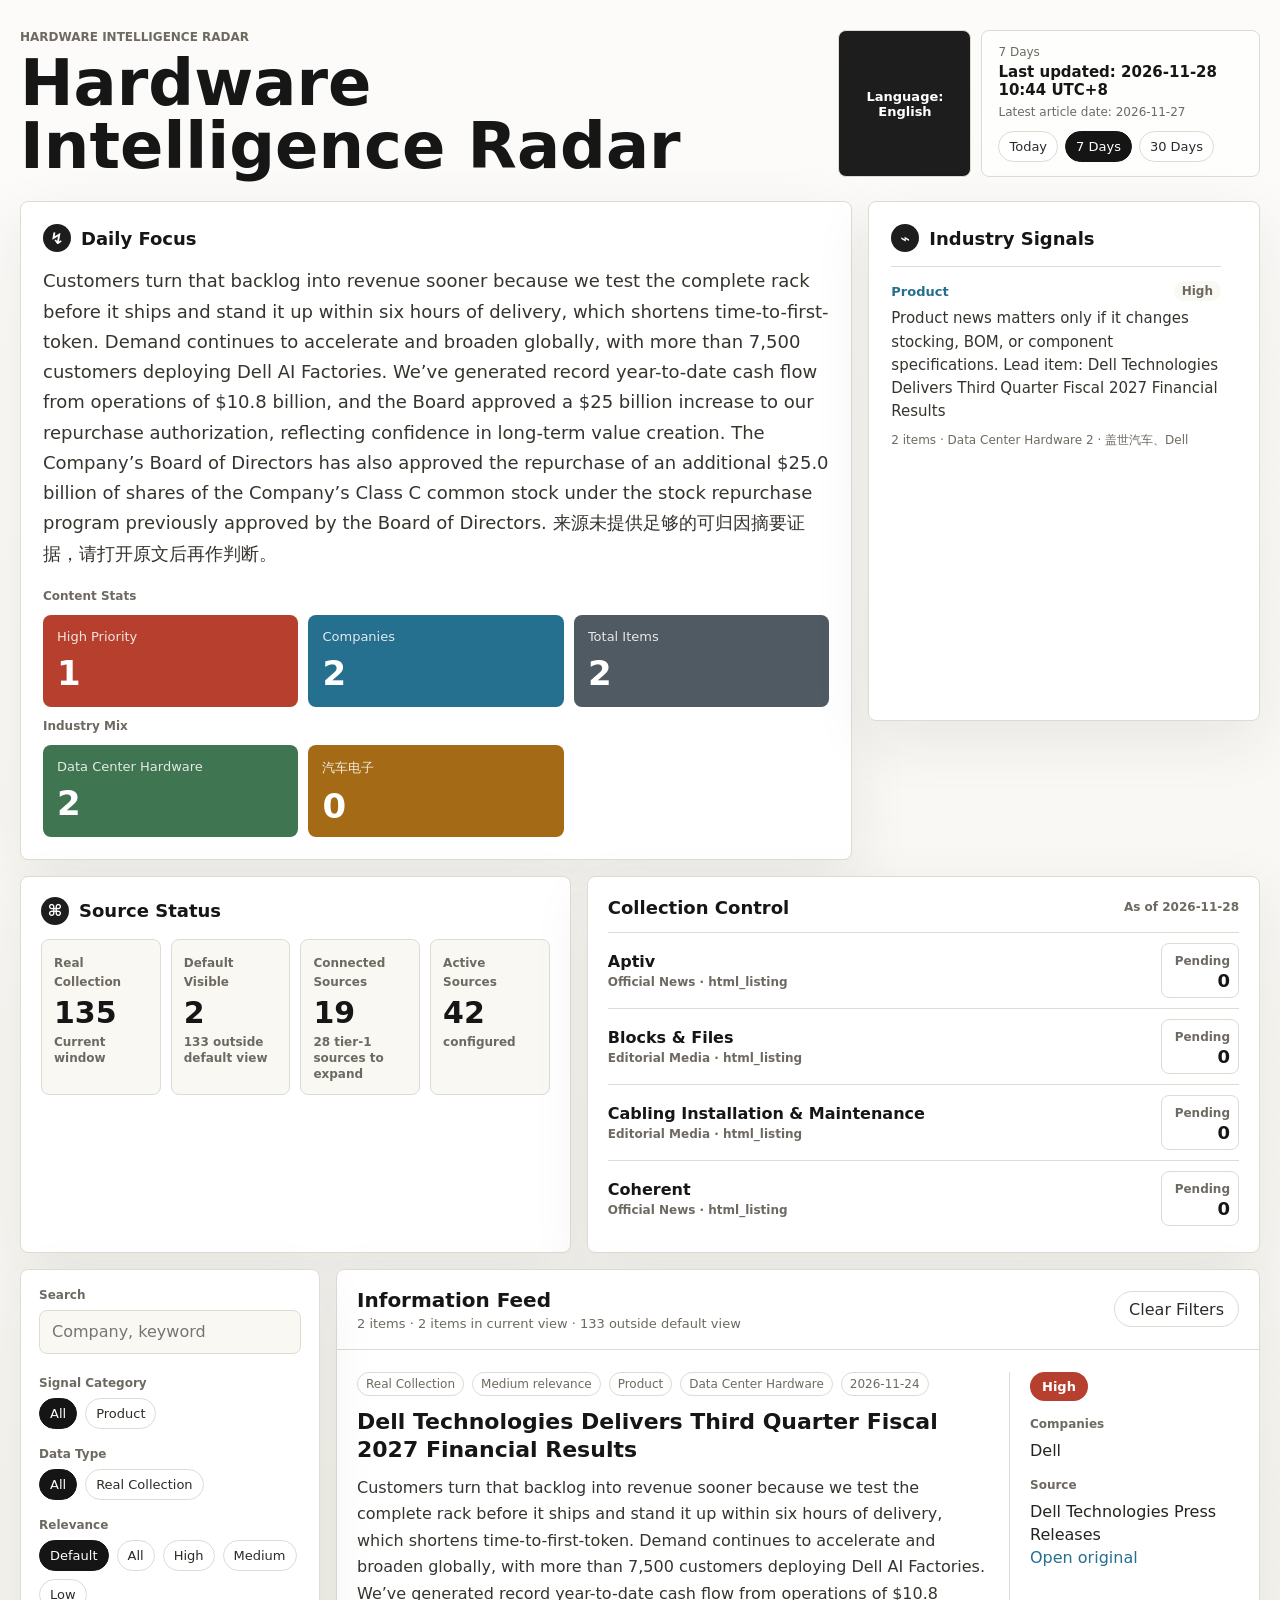
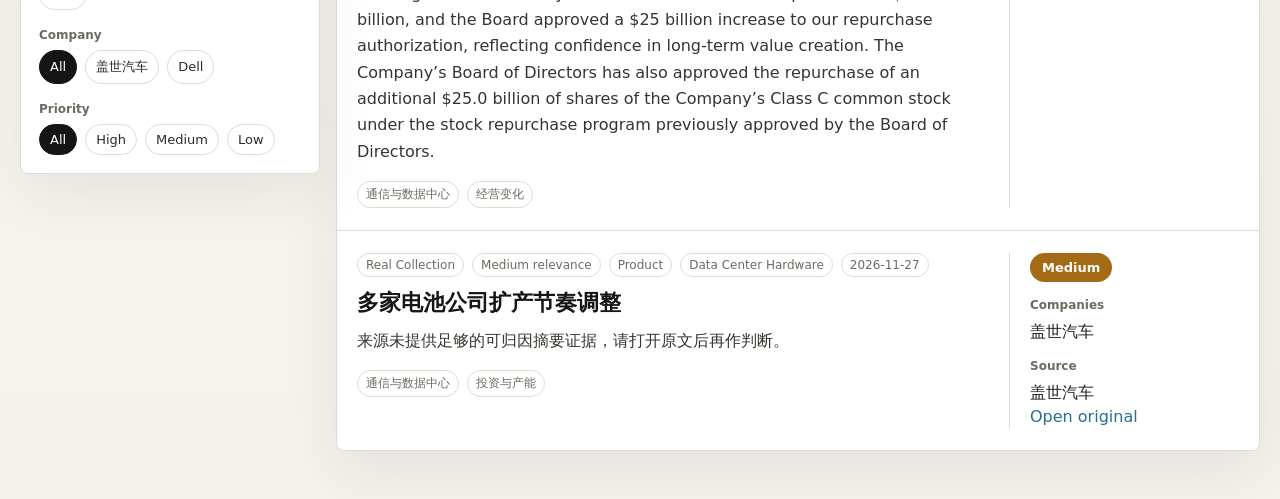
==== commit d21403ac: "Update reviewed news data" ====
--- a/index.html
+++ b/index.html
@@ -4,7 +4,7 @@
     <meta charset="UTF-8" />
     <meta name="viewport" content="width=device-width, initial-scale=1.0" />
     <title>Hardware Intelligence Radar</title>
-    <link rel="stylesheet" href="./styles.css?v=20261128-1046" />
+    <link rel="stylesheet" href="./styles.css?v=20261128-1047" />
   </head>
   <body>
     <main class="shell">
@@ -106,11 +106,11 @@
       </section>
     </main>
 
-    <script src="./taxonomy.js?v=20261128-1046"></script>
-    <script src="./sources.js?v=20261128-1046"></script>
-    <script src="./articles.js?v=20261128-1046"></script>
-    <script src="./real-data.js?v=20261128-1046"></script>
-    <script src="./data.js?v=20261128-1046"></script>
-    <script src="./app.js?v=20261128-1046"></script>
+    <script src="./taxonomy.js?v=20261128-1047"></script>
+    <script src="./sources.js?v=20261128-1047"></script>
+    <script src="./articles.js?v=20261128-1047"></script>
+    <script src="./real-data.js?v=20261128-1047"></script>
+    <script src="./data.js?v=20261128-1047"></script>
+    <script src="./app.js?v=20261128-1047"></script>
   </body>
 </html>
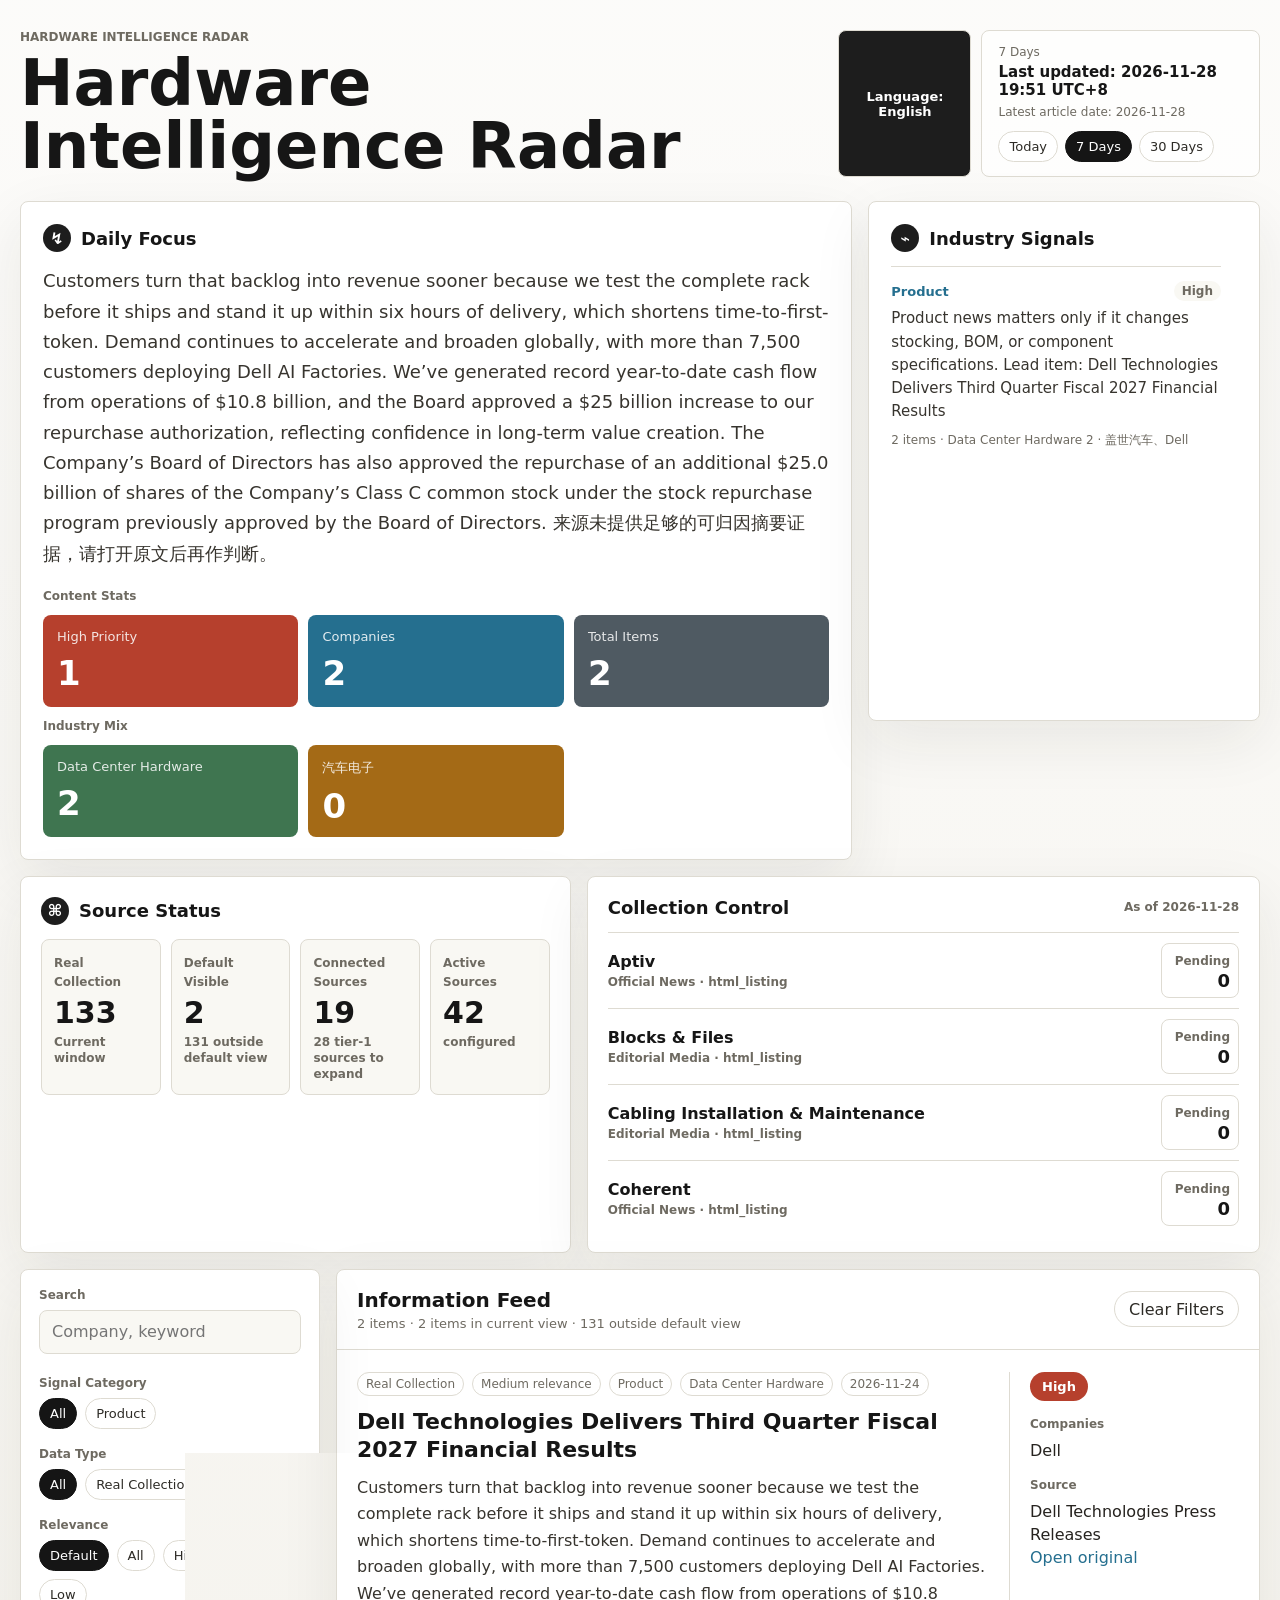
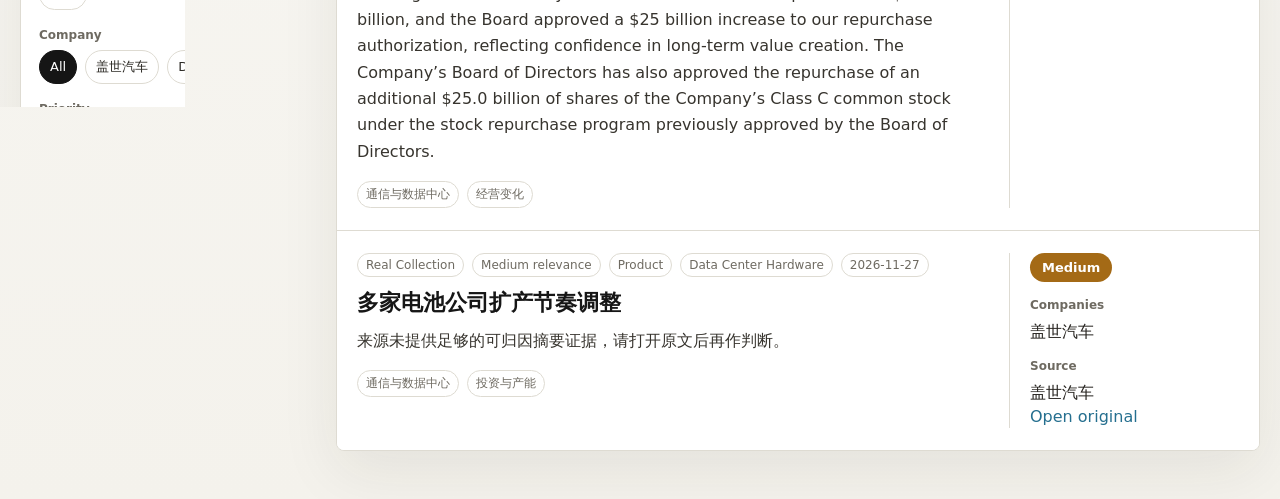
==== commit d1eae85f: "Update reviewed news data" ====
--- a/index.html
+++ b/index.html
@@ -4,7 +4,7 @@
     <meta charset="UTF-8" />
     <meta name="viewport" content="width=device-width, initial-scale=1.0" />
     <title>Hardware Intelligence Radar</title>
-    <link rel="stylesheet" href="./styles.css?v=20261128-1047" />
+    <link rel="stylesheet" href="./styles.css?v=20261128-1048" />
   </head>
   <body>
     <main class="shell">
@@ -106,11 +106,11 @@
       </section>
     </main>
 
-    <script src="./taxonomy.js?v=20261128-1047"></script>
-    <script src="./sources.js?v=20261128-1047"></script>
-    <script src="./articles.js?v=20261128-1047"></script>
-    <script src="./real-data.js?v=20261128-1047"></script>
-    <script src="./data.js?v=20261128-1047"></script>
-    <script src="./app.js?v=20261128-1047"></script>
+    <script src="./taxonomy.js?v=20261128-1048"></script>
+    <script src="./sources.js?v=20261128-1048"></script>
+    <script src="./articles.js?v=20261128-1048"></script>
+    <script src="./real-data.js?v=20261128-1048"></script>
+    <script src="./data.js?v=20261128-1048"></script>
+    <script src="./app.js?v=20261128-1048"></script>
   </body>
 </html>
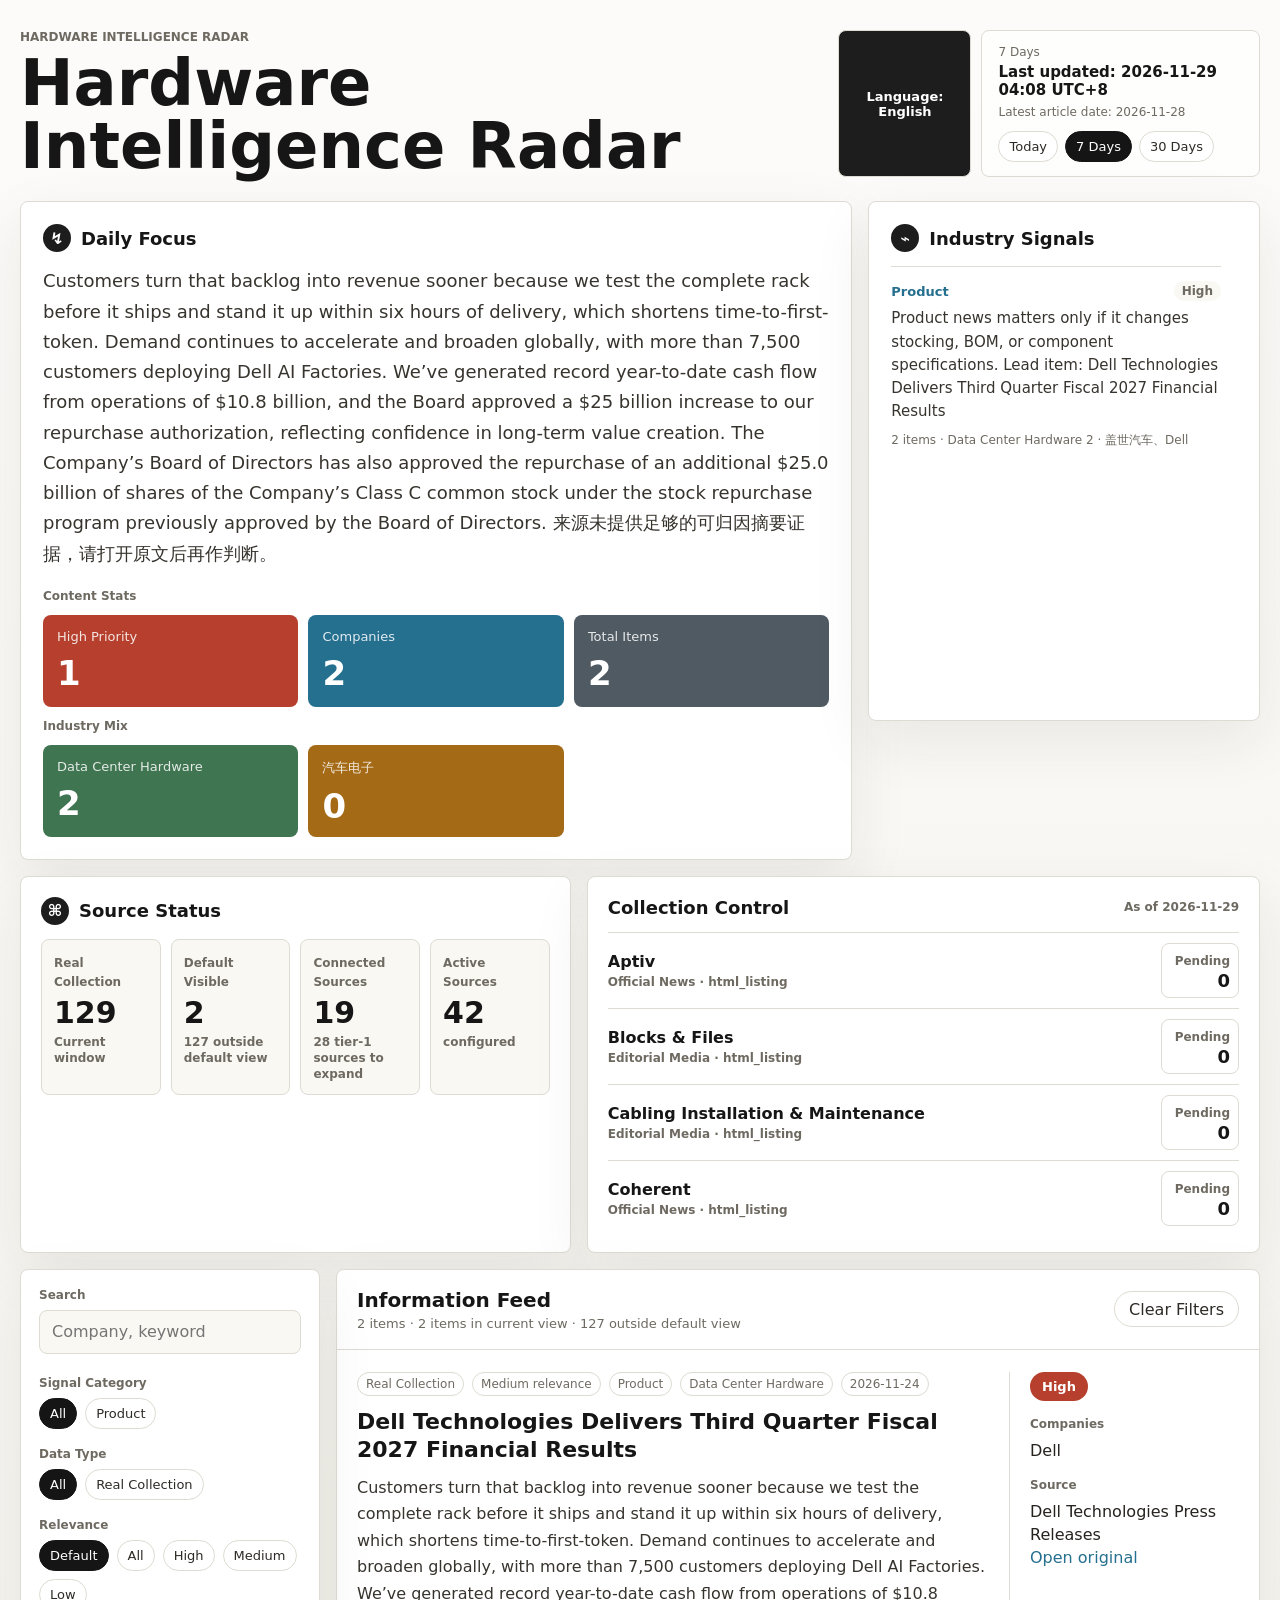
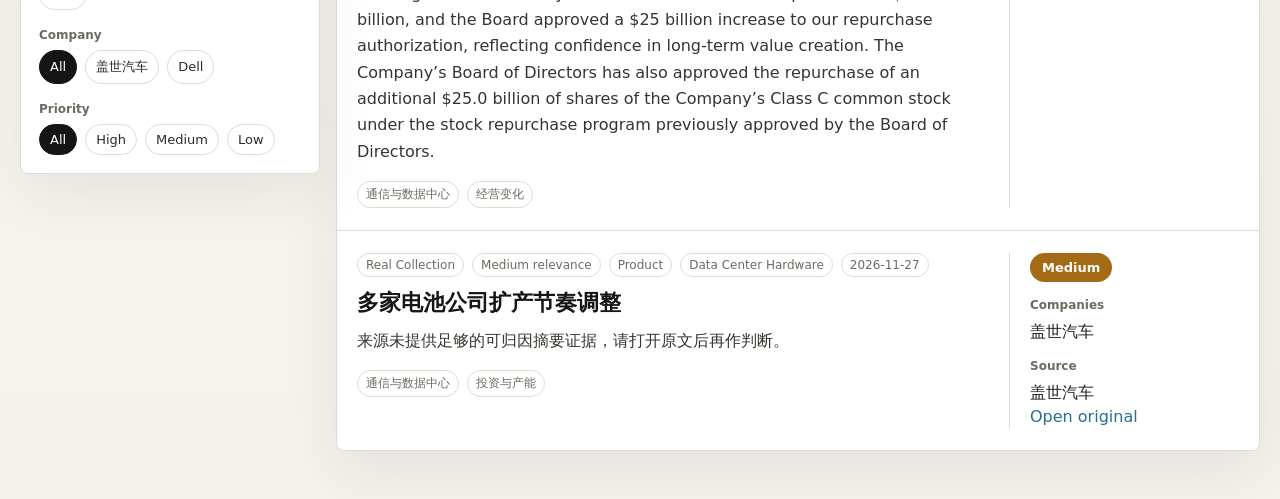
==== commit e844c764: "Update reviewed news data" ====
--- a/index.html
+++ b/index.html
@@ -4,7 +4,7 @@
     <meta charset="UTF-8" />
     <meta name="viewport" content="width=device-width, initial-scale=1.0" />
     <title>Hardware Intelligence Radar</title>
-    <link rel="stylesheet" href="./styles.css?v=20261128-1048" />
+    <link rel="stylesheet" href="./styles.css?v=20261129-1049" />
   </head>
   <body>
     <main class="shell">
@@ -106,11 +106,11 @@
       </section>
     </main>
 
-    <script src="./taxonomy.js?v=20261128-1048"></script>
-    <script src="./sources.js?v=20261128-1048"></script>
-    <script src="./articles.js?v=20261128-1048"></script>
-    <script src="./real-data.js?v=20261128-1048"></script>
-    <script src="./data.js?v=20261128-1048"></script>
-    <script src="./app.js?v=20261128-1048"></script>
+    <script src="./taxonomy.js?v=20261129-1049"></script>
+    <script src="./sources.js?v=20261129-1049"></script>
+    <script src="./articles.js?v=20261129-1049"></script>
+    <script src="./real-data.js?v=20261129-1049"></script>
+    <script src="./data.js?v=20261129-1049"></script>
+    <script src="./app.js?v=20261129-1049"></script>
   </body>
 </html>
